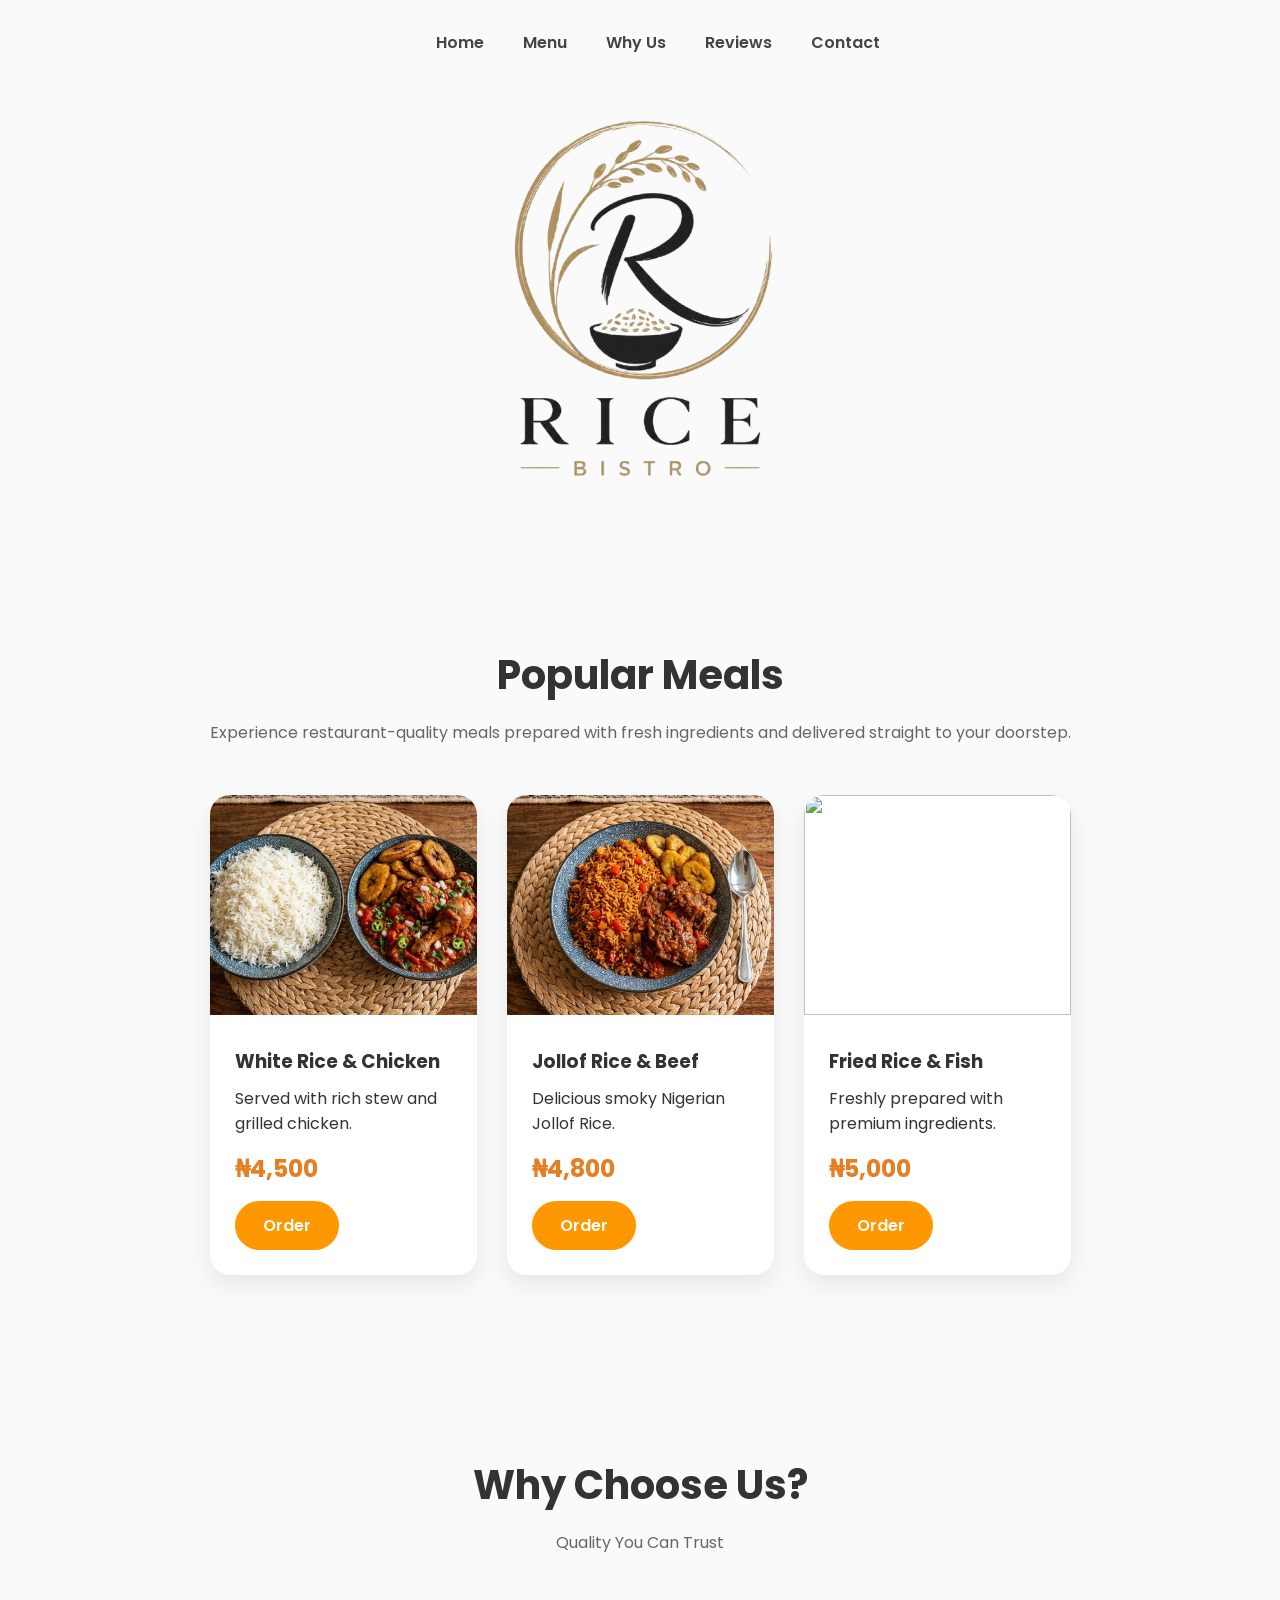
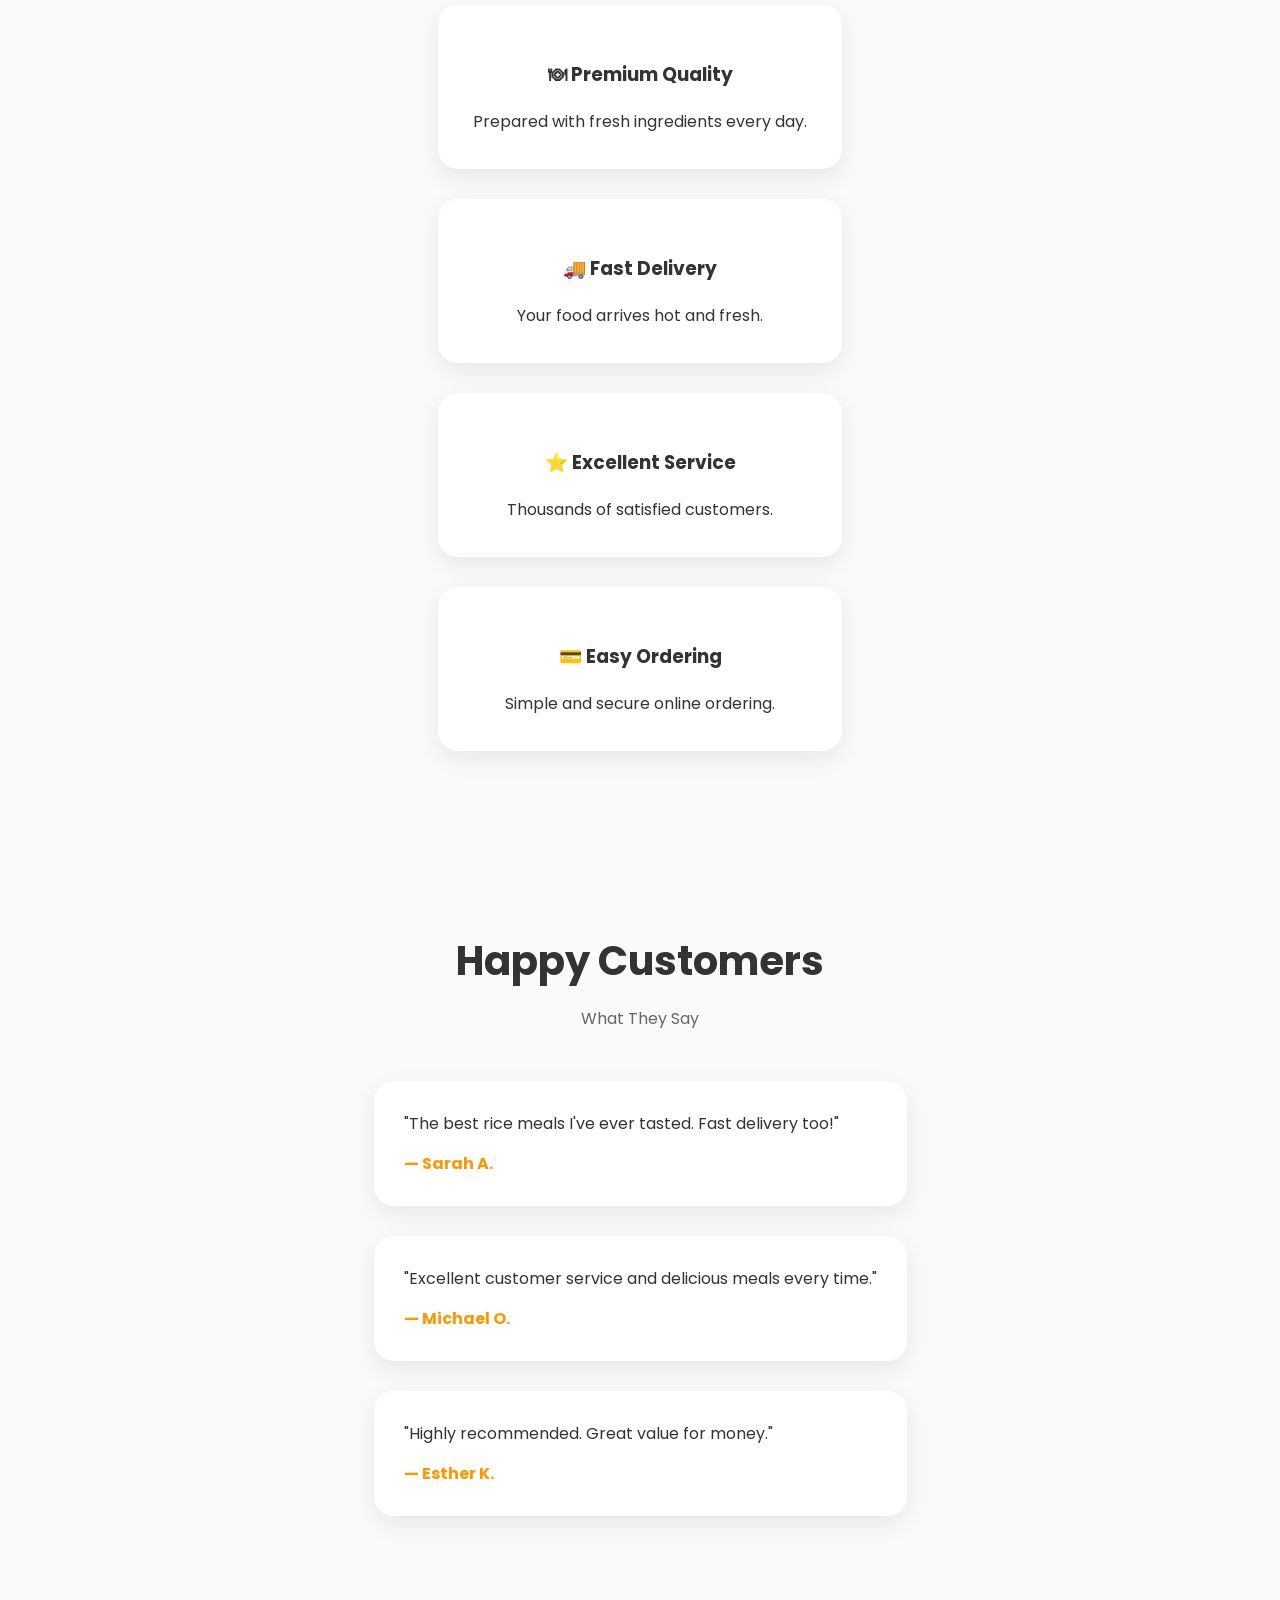
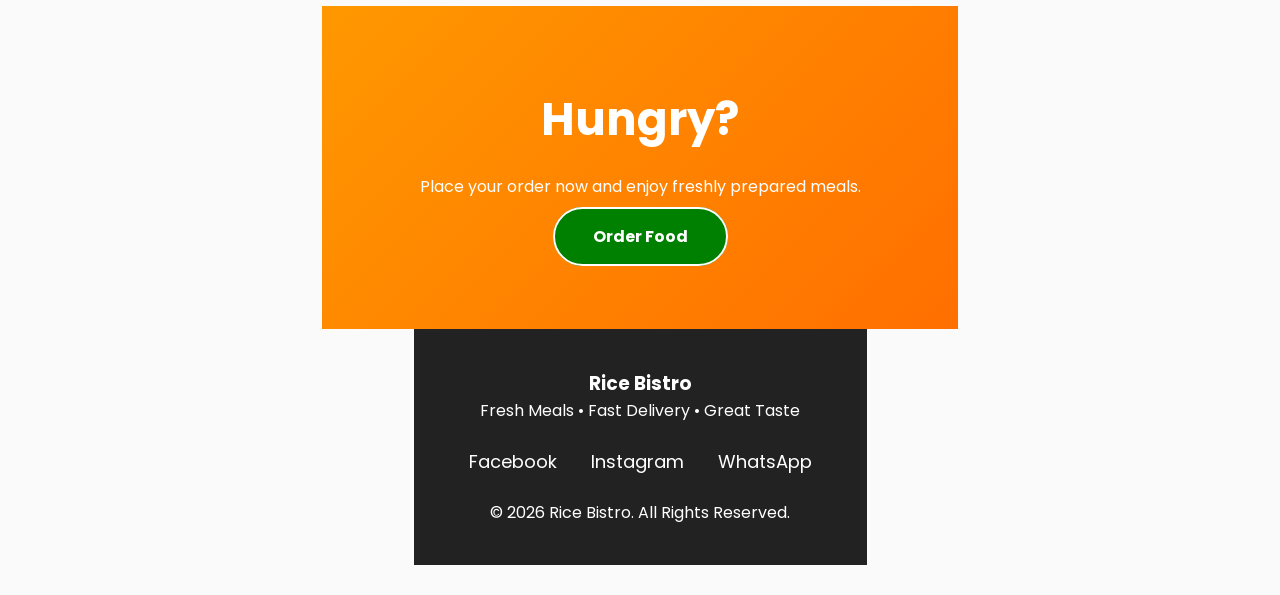
==== index.html @ 46dce25b "COMMIT" ====
<!DOCTYPE html>
<html lang="en">
<head>
    <meta charset="UTF-8">
    <meta name="viewport" content="width=device-width, initial-scale=1.0">
    <title>Rice Bistro</title>
     <link rel="stylesheet" href="./style.css">
    <link rel="icon" href="./Images/ricelogo.png">
    <link href="https://fonts.googleapis.com/css2?family=Poppins:wght@300;400;500;600;700;800&display=swap" rel="stylesheet">
</head>
<body>

<nav>
<a href="#">Home</a>
<a href="#menu">Menu</a>
<a href="#about">Why Us</a>
<a href="#reviews">Reviews</a>
<a href="#contact">Contact</a>
</nav>

</header>

<img class="hero" src="./Images/ricelogo2.png">

<section id="menu">

<h2 class="section-title">Popular Meals</h2>

<p class="subtitle">Experience restaurant-quality meals prepared with fresh ingredients and delivered straight to your doorstep.</p>

<div class="menu">

<div class="card">

<img src="./Images/riceandstew.jfif">

<div class="card-content">

<h3>White Rice & Chicken</h3>

<p>Served with rich stew and grilled chicken.</p>

<div class="price">₦4,500</div>

<a href="./orderform.html" class="order-btn" target="_blank">Order</a>

</div>

</div>

<div class="card">

<img src="./Images/jolllofrice.jfif">

<div class="card-content">

<h3>Jollof Rice & Beef</h3>

<p>Delicious smoky Nigerian Jollof Rice.</p>

<div class="price">₦4,800</div>

<a href="./orderform.html" class="order-btn" target="_blank">Order</a>

</div>

</div>

<div class="card">

<img src="https://images.unsplash.com/photo-1544025162-d76694265947?auto=format&fit=crop&w=800&q=80">

<div class="card-content">

<h3>Fried Rice & Fish</h3>

<p>Freshly prepared with premium ingredients.</p>

<div class="price">₦5,000</div>

<a href="./orderform.html" class="order-btn" target="_blank">Order</a>

</div>

</div>

</div>

</section>

<section id="about">

<h2 class="section-title">Why Choose Us?</h2>

<p class="subtitle">Quality You Can Trust</p>

<div class="features">

<div class="feature">

<h3>🍽 Premium Quality</h3>

<p>Prepared with fresh ingredients every day.</p>

</div>

<div class="feature">

<h3>🚚 Fast Delivery</h3>

<p>Your food arrives hot and fresh.</p>

</div>

<div class="feature">

<h3>⭐ Excellent Service</h3>

<p>Thousands of satisfied customers.</p>

</div>

<div class="feature">

<h3>💳 Easy Ordering</h3>

<p>Simple and secure online ordering.</p>

</div>

</div>

</section>

<section id="reviews">

<h2 class="section-title">Happy Customers</h2>

<p class="subtitle">What They Say</p>

<div class="testimonials">

<div class="testimonial">

<p>"The best rice meals I've ever tasted. Fast delivery too!"</p>

<h4>— Sarah A.</h4>

</div>

<div class="testimonial">

<p>"Excellent customer service and delicious meals every time."</p>

<h4>— Michael O.</h4>

</div>

<div class="testimonial">

<p>"Highly recommended. Great value for money."</p>

<h4>— Esther K.</h4>

</div>

</div>

</section>

<section class="cta">

<h2>Hungry?</h2>

<p>Place your order now and enjoy freshly prepared meals.</p>

<br>

<a href="order.html" class="btn secondary">Order Food</a>

</section>

<footer id="contact">

<h3>Rice Bistro</h3>

<p>Fresh Meals • Fast Delivery • Great Taste</p>

<br>

<div class="socials">

<a href="#">Facebook</a>

<a href="#">Instagram</a>

<a href="#">WhatsApp</a>

</div>

<br>

<p>© 2026 Rice Bistro. All Rights Reserved.</p>

</footer>


</body>
</html>
---- style.css ----
/* ==========================================================================
   Base Styles & Resets (Merged & De-duplicated)
   ========================================================================== */
* {
    margin: 0;
    padding: 0;
    box-sizing: border-box;
    font-family: 'Poppins', Arial, Helvetica, sans-serif;
}

html {
    scroll-behavior: smooth;
}

body {
    background: #fafafa;
    color: #333;
    overflow-x: hidden;
    display: flex;
    flex-direction: column;
    align-items: center;
    justify-content: center;
    padding: 30px;
}

/* ==========================================================================
   Document 1: Container & Form Components
   ========================================================================== */
.container {
    background: #fff;
    width: 100%;
    max-width: 600px;
    padding: 25px;
    border-radius: 12px;
    box-shadow: 0 5px 15px rgba(0,0,0,.15);
}

h1 {
    text-align: center;
    color: #0a7a39;
    margin-bottom: 20px;
}

label {
    display: block;
    margin-top: 15px;
    margin-bottom: 6px;
    font-weight: bold;
}

input, select, textarea {
    width: 100%;
    padding: 12px;
    border: 1px solid #ccc;
    border-radius: 8px;
    font-size: 16px;
}

textarea {
    resize: vertical;
}

button {
    width: 100%;
    margin-top: 25px;
    padding: 15px;
    background: #25D366;
    color: #fff;
    border: none;
    border-radius: 8px;
    font-size: 18px;
    cursor: pointer;
    font-weight: bold;
}

button:hover {
    background: #128C7E;
}

.footer {
    text-align: center;
    margin-top: 15px;
    color: #666;
    font-size: 14px;
}

/* ==========================================================================
   Document 2: Navigation, Layout, & Landing Page Sections
   ========================================================================== */
header {
    position: fixed;
    width: 100%;
    top: 0;
    left: 0;
    background: white;
    display: flex;
    justify-content: space-between;
    align-items: center;
    padding: 18px 8%;
    box-shadow: 0 5px 15px rgba(0,0,0,.08);
    z-index: 999;
}

nav a {
    text-decoration: none;
    margin-left: 35px;
    color: #444;
    font-weight: 600;
    transition: .3s;
}

nav a:hover {
    color: #e67e22;
}

.hero-text {
    max-width: 600px;
}

.hero-text h1 {
    font-size: 60px;
    line-height: 1.2;
    margin-bottom: 20px;
}

.hero-text p {
    font-size: 18px;
    line-height: 1.8;
    margin-bottom: 35px;
}

.buttons {
    display: flex;
    gap: 20px;
}

.btn {
    padding: 16px 38px;
    border-radius: 50px;
    text-decoration: none;
    font-weight: 700;
    transition: .4s;
}

.primary {
    background: #ff9800;
    color: white;
}

.primary:hover {
    background: #ff6f00;
    transform: translateY(-4px);
}

.secondary {
    border: 2px solid white;
    color: white;
    background: green;
}

.secondary:hover {
    background: white;
    color: #333;
}

section {
    padding: 90px 8%;
}

.section-title {
    text-align: center;
    font-size: 40px;
    margin-bottom: 15px;
}

.subtitle {
    text-align: center;
    color: #666;
    margin-bottom: 50px;
}

/* Grids & Cards */
.menu {
    display: grid;
    grid-template-columns: repeat(auto-fit,minmax(260px,1fr));
    gap: 30px;
}

.card {
    background: white;
    border-radius: 20px;
    overflow: hidden;
    box-shadow: 0 10px 25px rgba(0,0,0,.08);
    transition: .4s;
}

.card:hover {
    transform: translateY(-10px);
}

.card img {
    width: 100%;
    height: 220px;
    object-fit: cover;
}

.card-content {
    padding: 25px;
}

.card h3 {
    margin-bottom: 10px;
}

.price {
    font-size: 24px;
    color: #e67e22;
    font-weight: bold;
    margin: 15px 0;
}

.order-btn {
    display: inline-block;
    padding: 12px 28px;
    background: #ff9800;
    color: white;
    text-decoration: none;
    border-radius: 40px;
    font-weight: 600;
    transition: .3s;
}

.order-btn:hover {
    background: #ff6f00;
}

.features {
    display: grid;
    grid-template-columns: repeat(auto-fit,minmax(250px,1fr));
    gap: 30px;
}

.feature {
    background: white;
    padding: 35px;
    text-align: center;
    border-radius: 20px;
    box-shadow: 0 8px 25px rgba(0,0,0,.08);
}

.feature h3 {
    margin: 20px 0;
}

.testimonials {
    display: grid;
    grid-template-columns: repeat(auto-fit,minmax(300px,1fr));
    gap: 30px;
}

.testimonial {
    background: white;
    padding: 30px;
    border-radius: 20px;
    box-shadow: 0 8px 25px rgba(0,0,0,.08);
}

.testimonial h4 {
    margin-top: 15px;
    color: #ff9800;
}

/* Call to Action & Footer */
.cta {
    background: linear-gradient(135deg,#ff9800,#ff6f00);
    padding: 80px 8%;
    text-align: center;
    color: white;
}

.cta h2 {
    font-size: 45px;
    margin-bottom: 20px;
}

footer {
    background: #222;
    color: white;
    padding: 40px;
    text-align: center;
}

.socials a {
    text-decoration: none;
    color: white;
    margin: 0 15px;
    font-size: 18px;
}

/* ==========================================================================
   Media Queries
   ========================================================================== */
@media(max-width:900px){
    .hero {
        text-align: center;
        justify-content: center;
    }
    .hero-text h1 {
        font-size: 42px;
    }
    nav {
        display: none;
    }
    .buttons {
        justify-content: center;
        flex-wrap: wrap;
    }
}
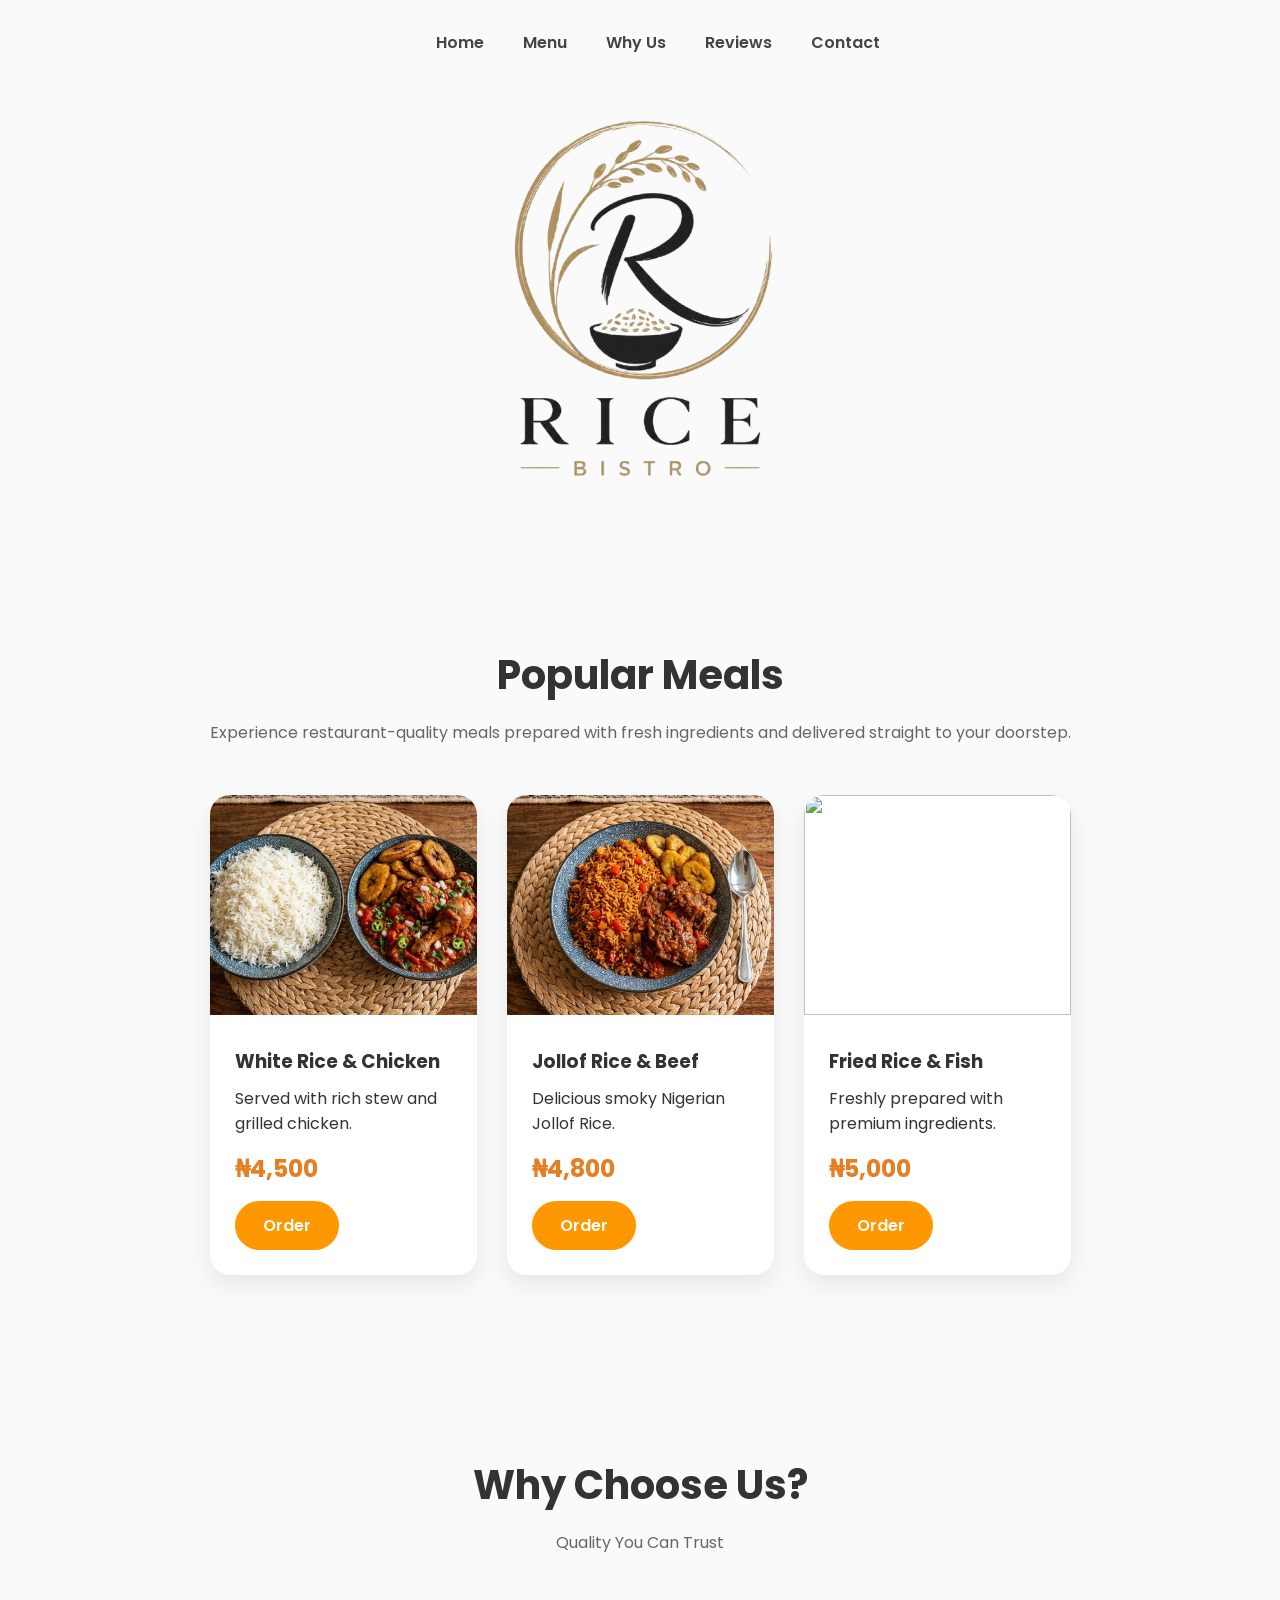
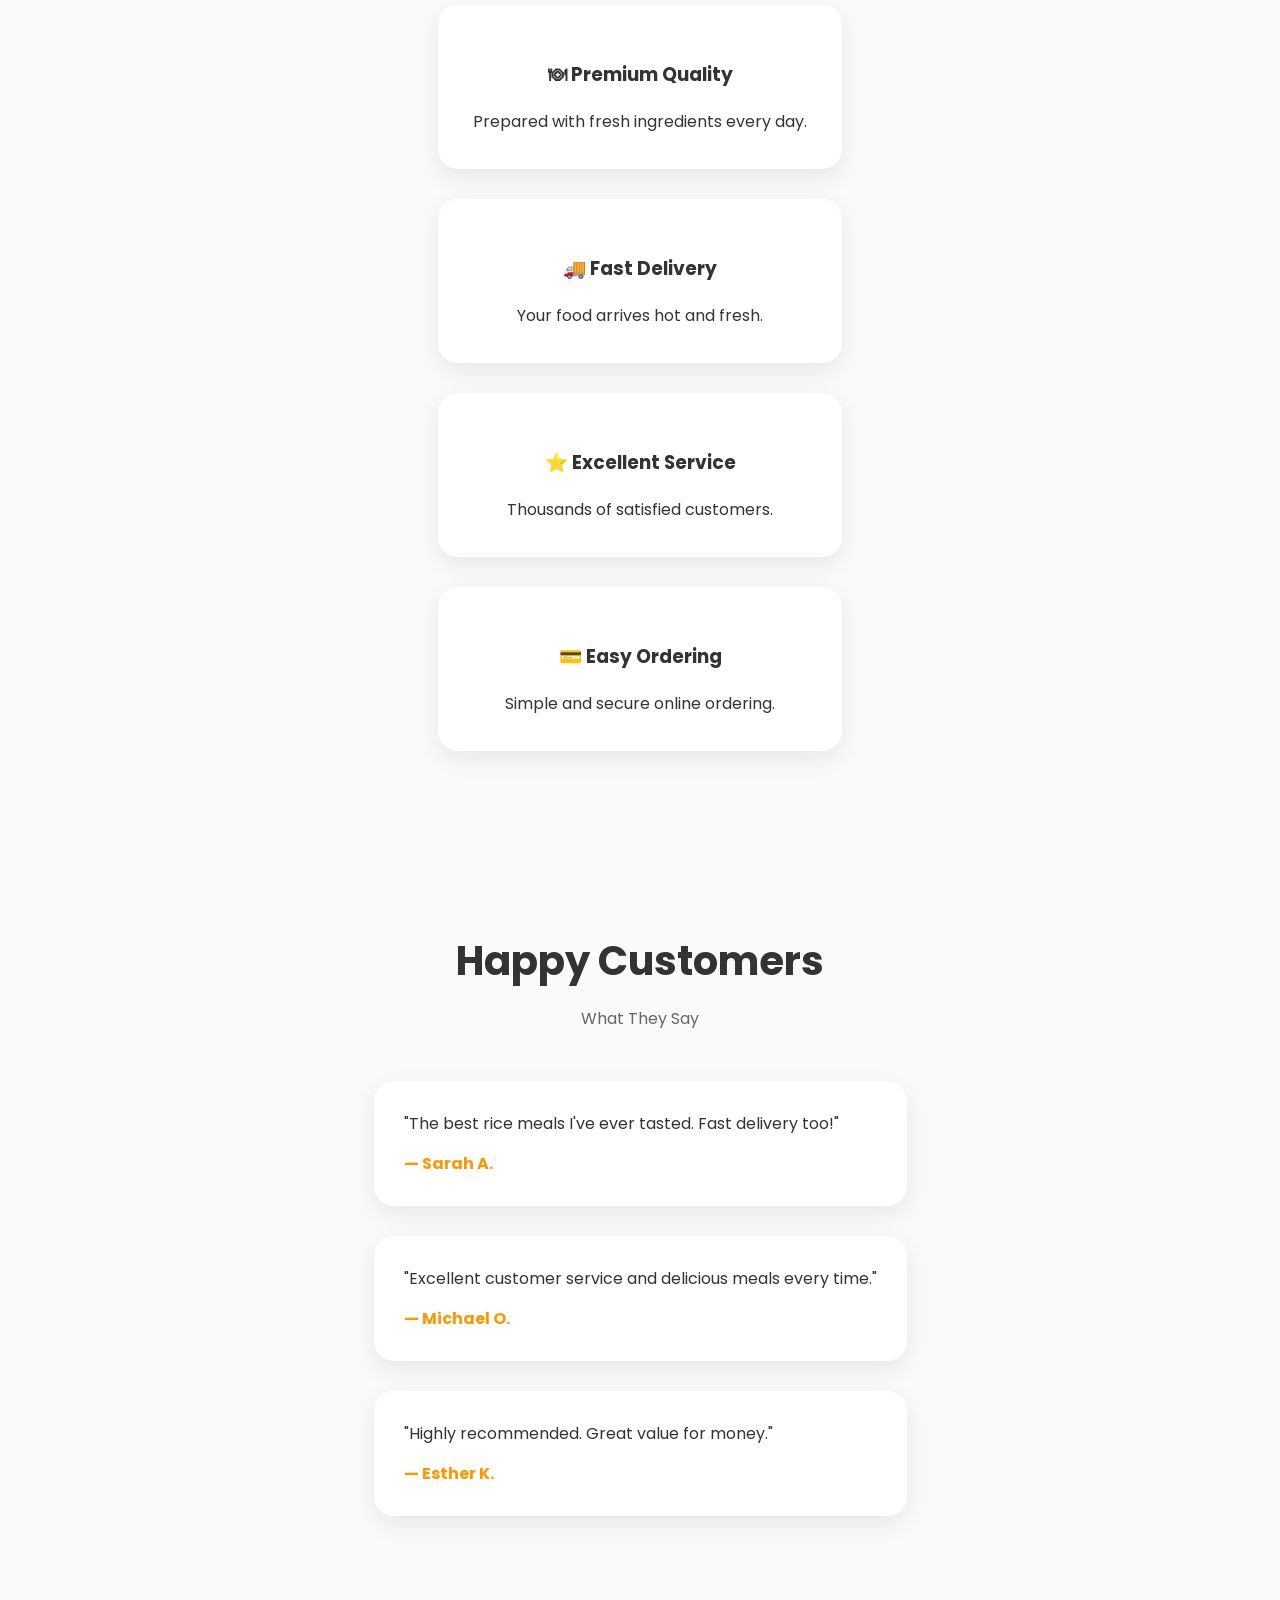
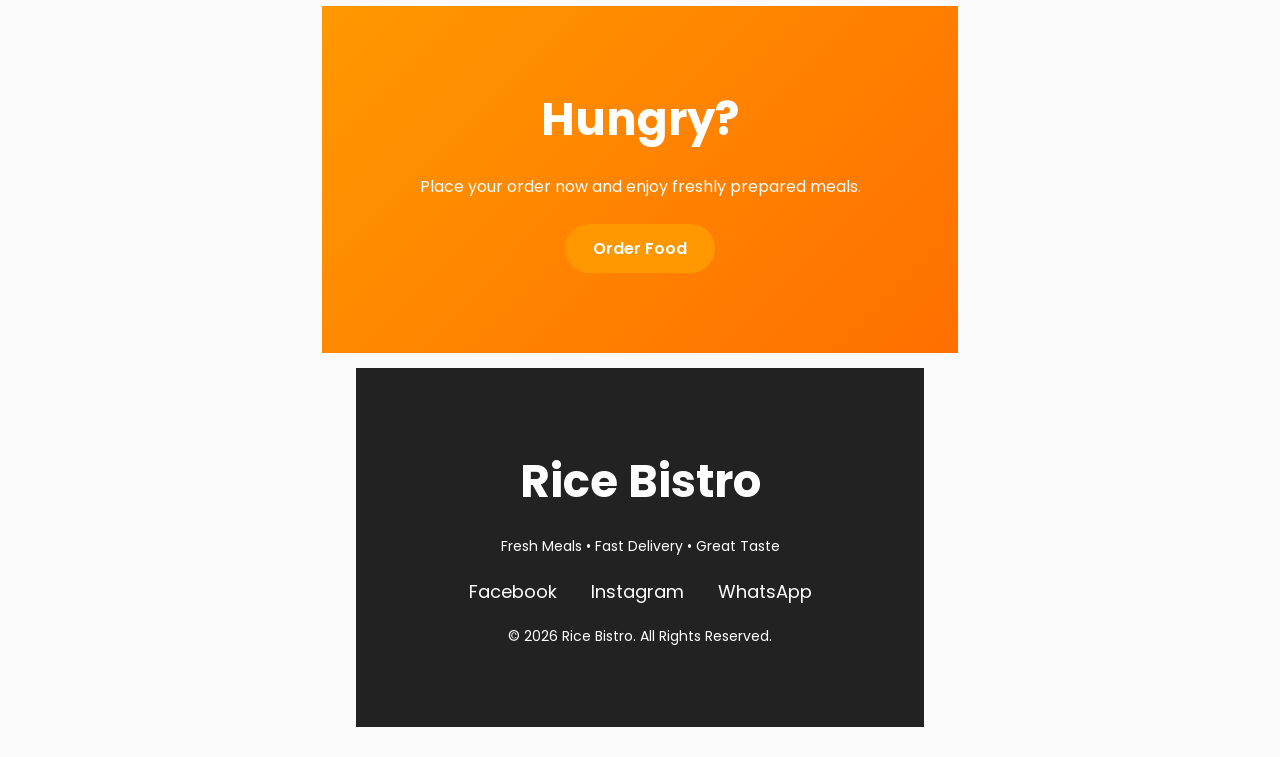
==== commit e2d55c55: "commit" ====
--- a/index.html
+++ b/index.html
@@ -176,7 +176,7 @@
 
 <br>
 
-<a href="order.html" class="btn secondary">Order Food</a>
+<a href="./orderform.html" class="order-btn" target="_blank">Order Food</a>
 
 </section>
 
--- a/style.css
+++ b/style.css
@@ -77,7 +77,7 @@
     background: #128C7E;
 }
 
-.footer {
+footer {
     text-align: center;
     margin-top: 15px;
     color: #666;
@@ -286,8 +286,12 @@
 footer {
     background: #222;
     color: white;
-    padding: 40px;
-    text-align: center;
+    padding: 80px 8%;
+    text-align: center;
+}
+footer h3 {
+    font-size: 45px;
+    margin-bottom: 20px;
 }
 
 .socials a {
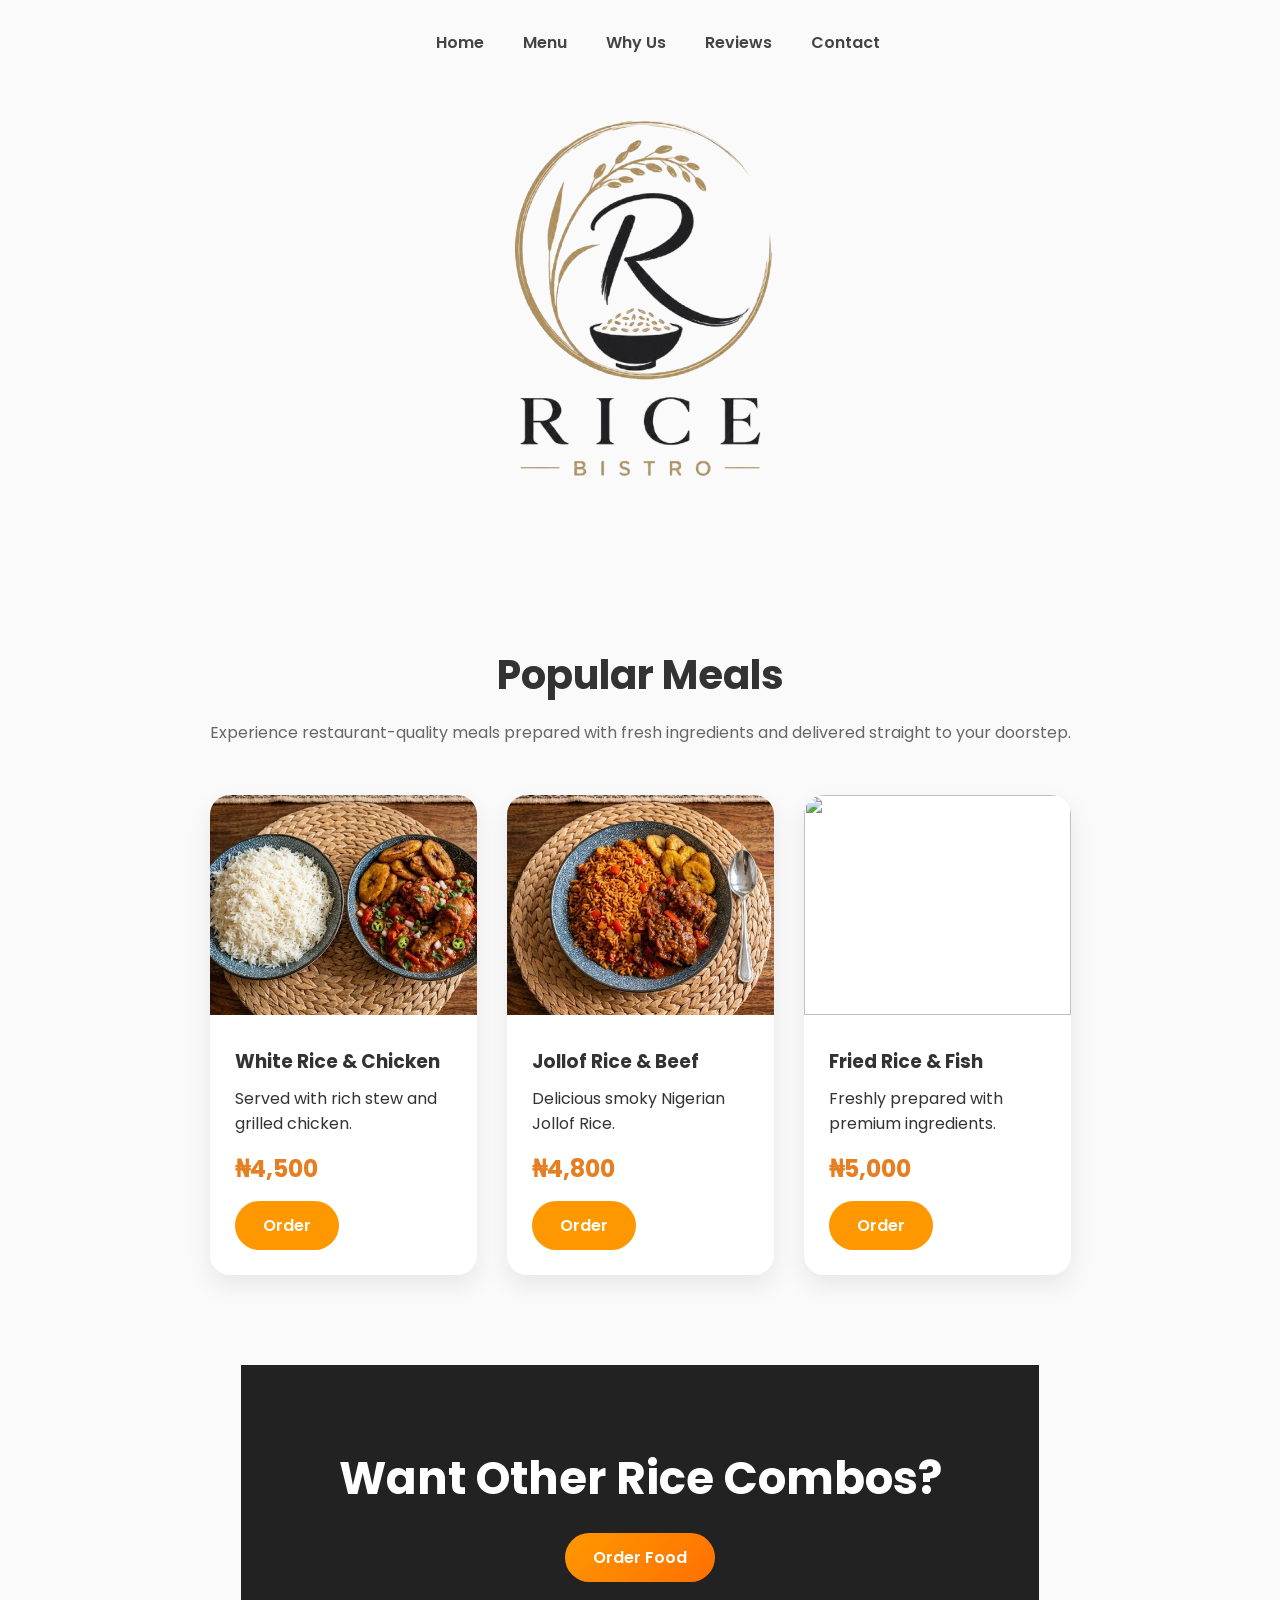
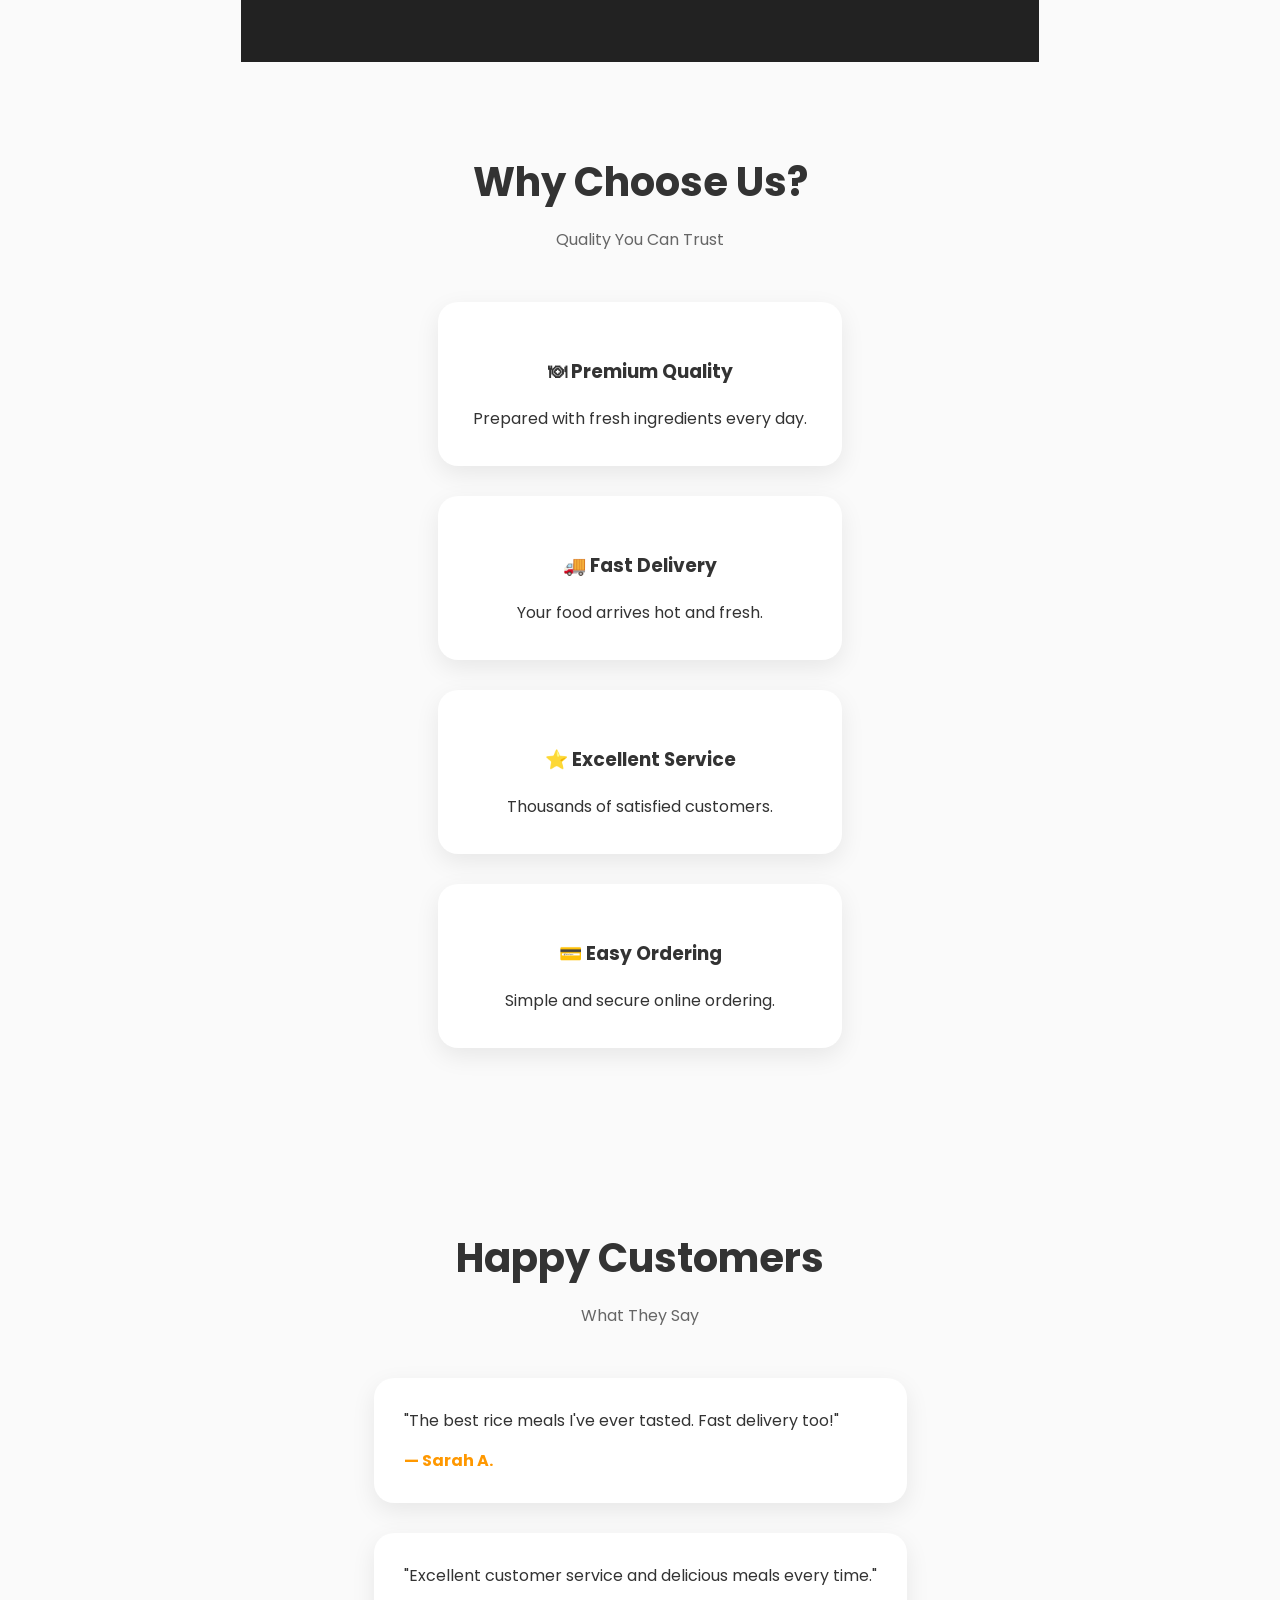
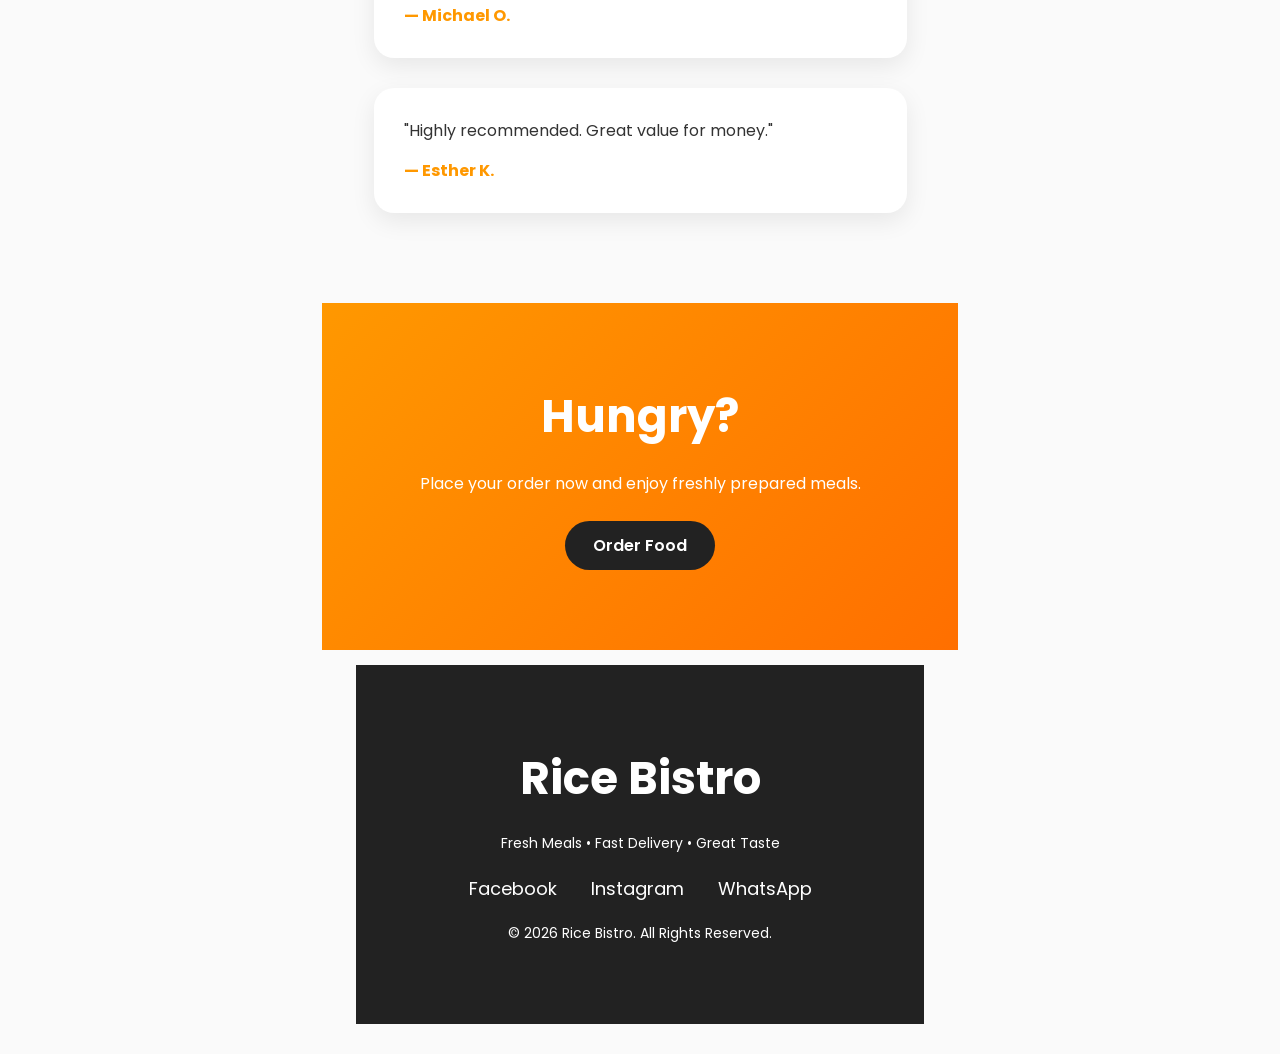
==== commit 603564a4: "commit" ====
--- a/index.html
+++ b/index.html
@@ -88,6 +88,14 @@
 
 </section>
 
+<section class="others">
+
+<h2>Want Other Rice Combos?</h2>
+
+<a href="./orderform.html" class="order-btn" target="_blank">Order Food</a>
+
+</section>
+
 <section id="about">
 
 <h2 class="section-title">Why Choose Us?</h2>
--- a/style.css
+++ b/style.css
@@ -271,6 +271,21 @@
 }
 
 /* Call to Action & Footer */
+.others {
+    background: #222;
+    padding: 80px 8%;
+    text-align: center;
+    color: white;
+}
+
+.others h2 {
+    font-size: 45px;
+    margin-bottom: 20px;
+}
+.others a {
+    background: linear-gradient(135deg,#ff9800,#ff6f00);
+}
+
 .cta {
     background: linear-gradient(135deg,#ff9800,#ff6f00);
     padding: 80px 8%;
@@ -281,6 +296,9 @@
 .cta h2 {
     font-size: 45px;
     margin-bottom: 20px;
+}
+.cta a {
+    background: #222;
 }
 
 footer {
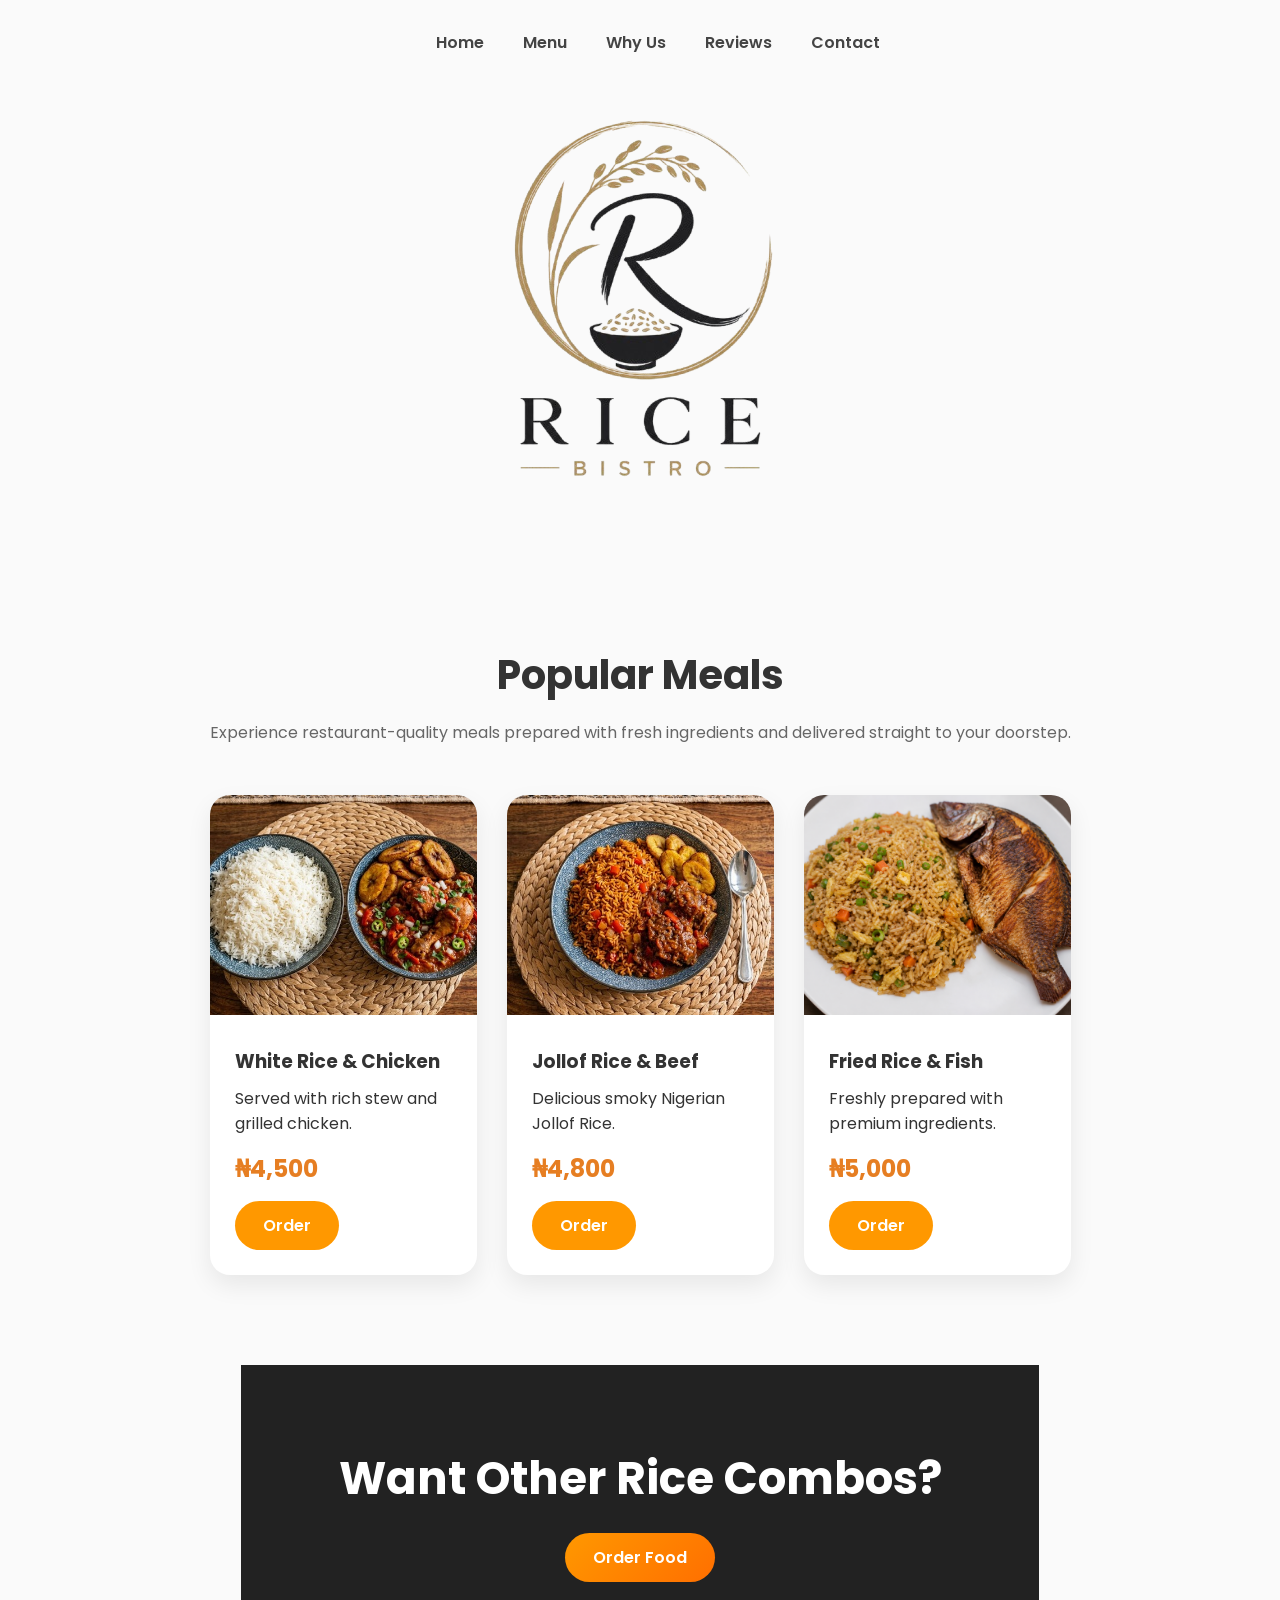
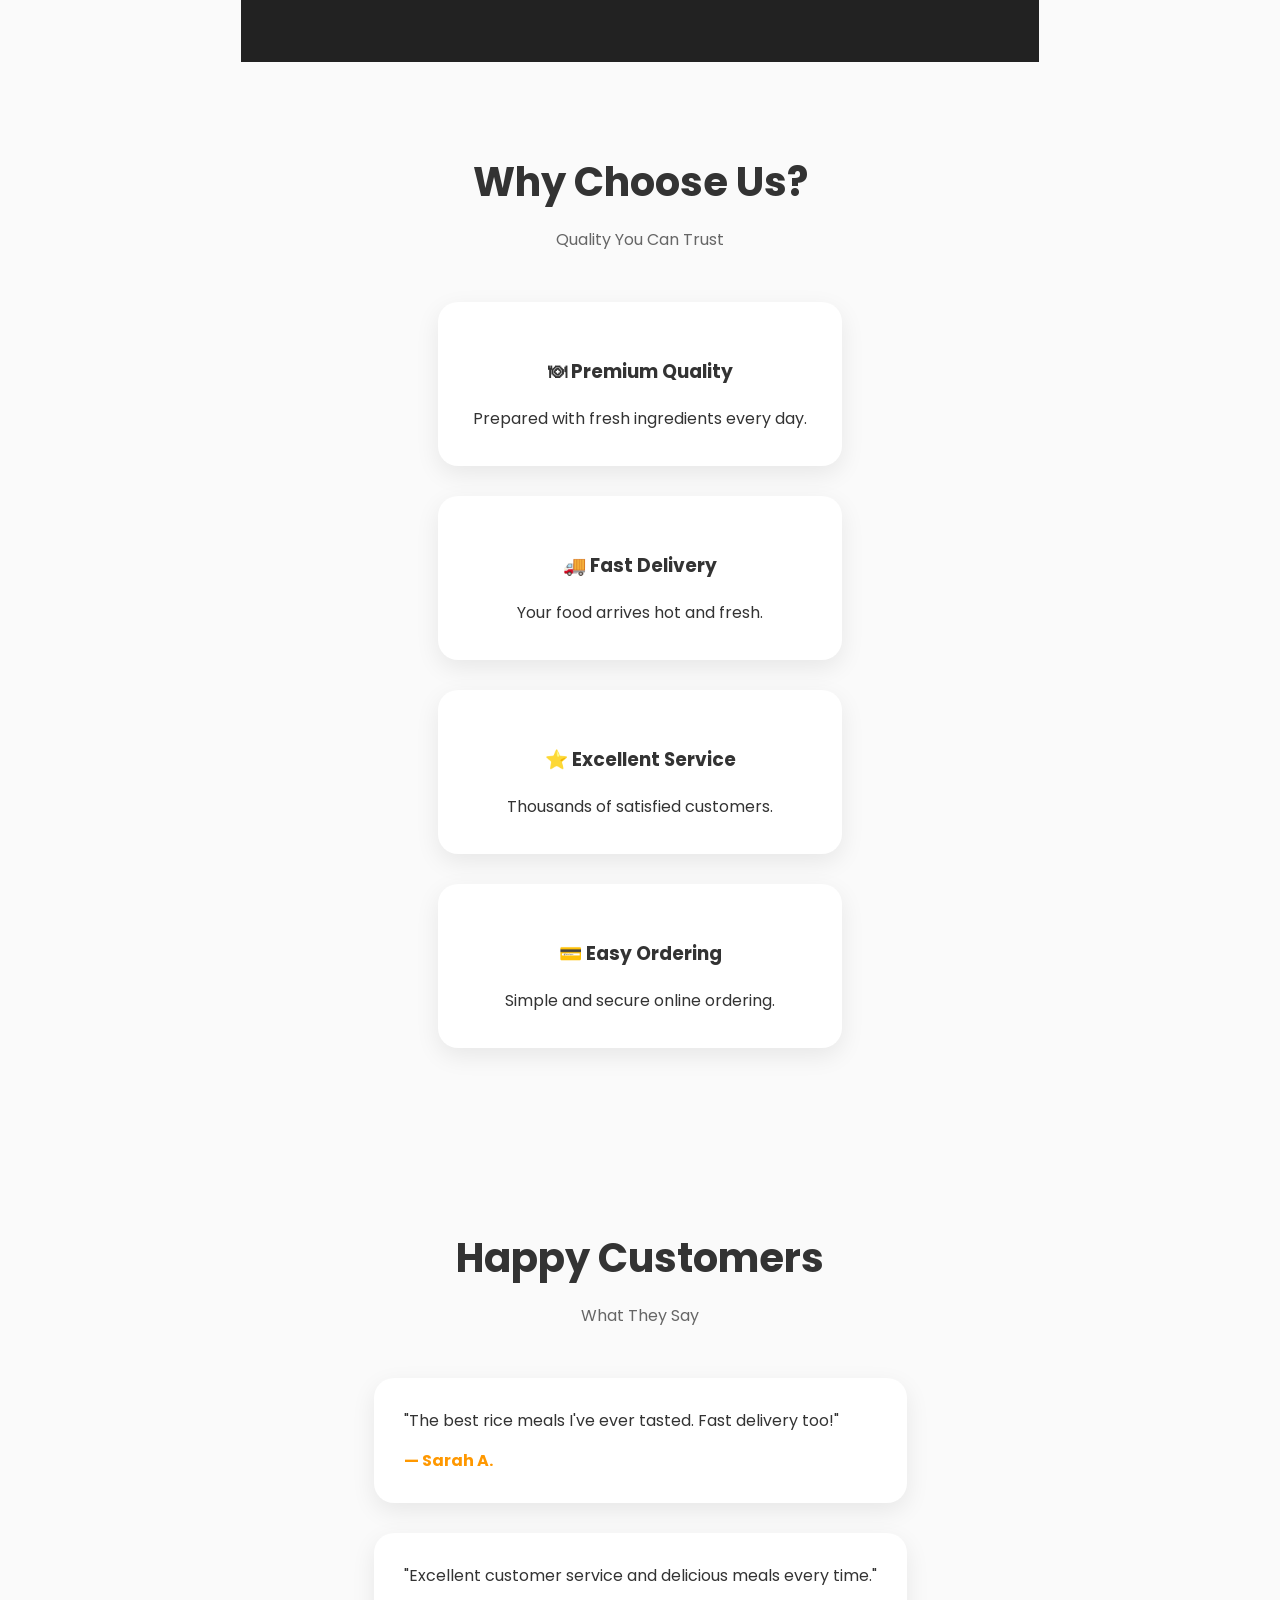
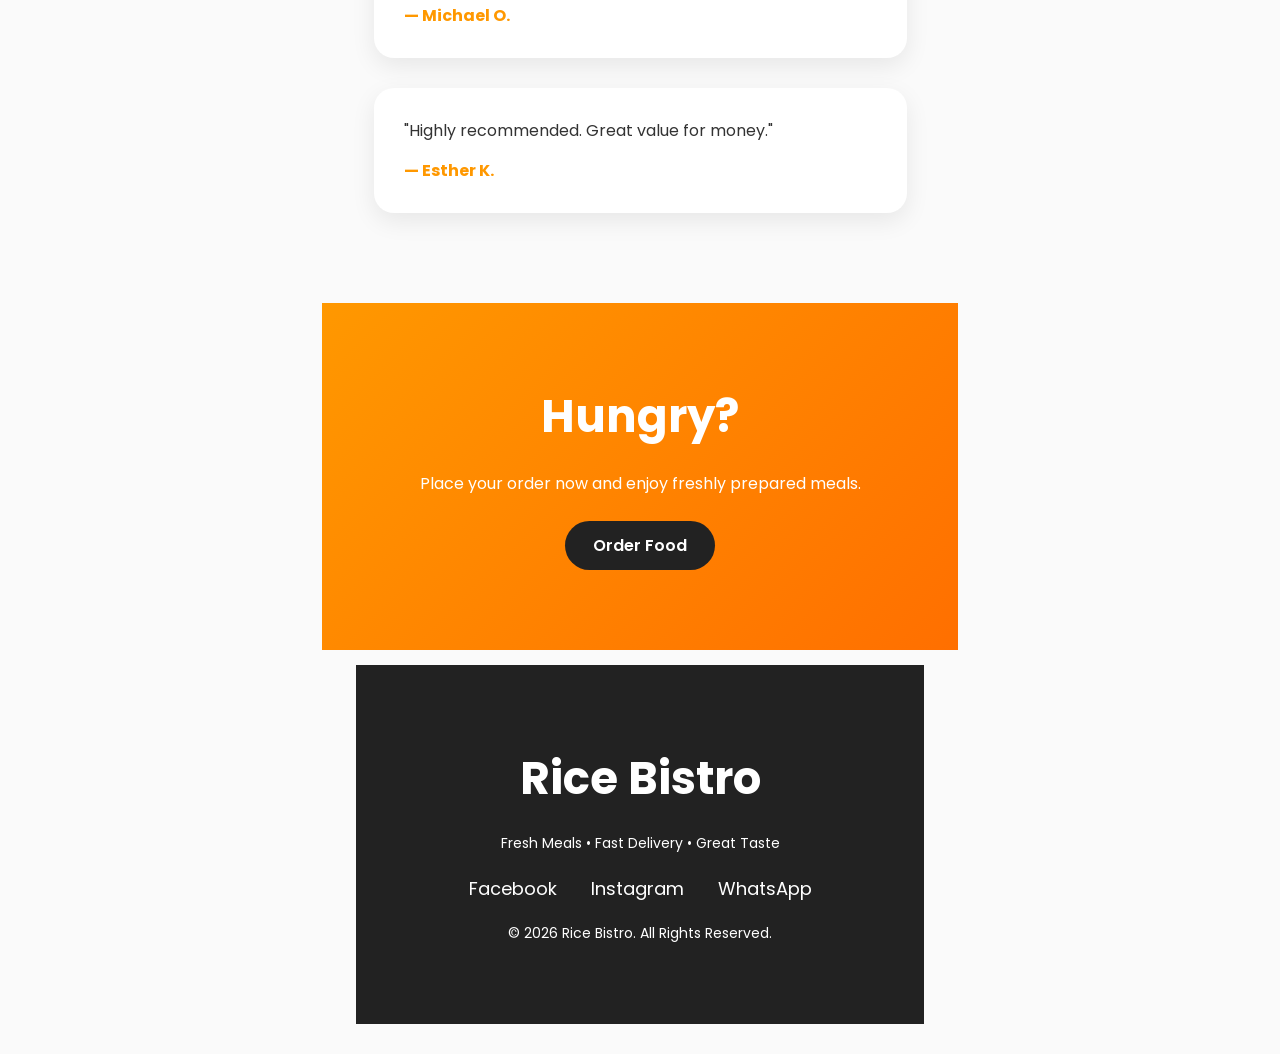
==== commit b4ad3e75: "commit all" ====
--- a/index.html
+++ b/index.html
@@ -68,7 +68,7 @@
 
 <div class="card">
 
-<img src="https://images.unsplash.com/photo-1544025162-d76694265947?auto=format&fit=crop&w=800&q=80">
+<img src="./Images/friedrice.png">
 
 <div class="card-content">
 
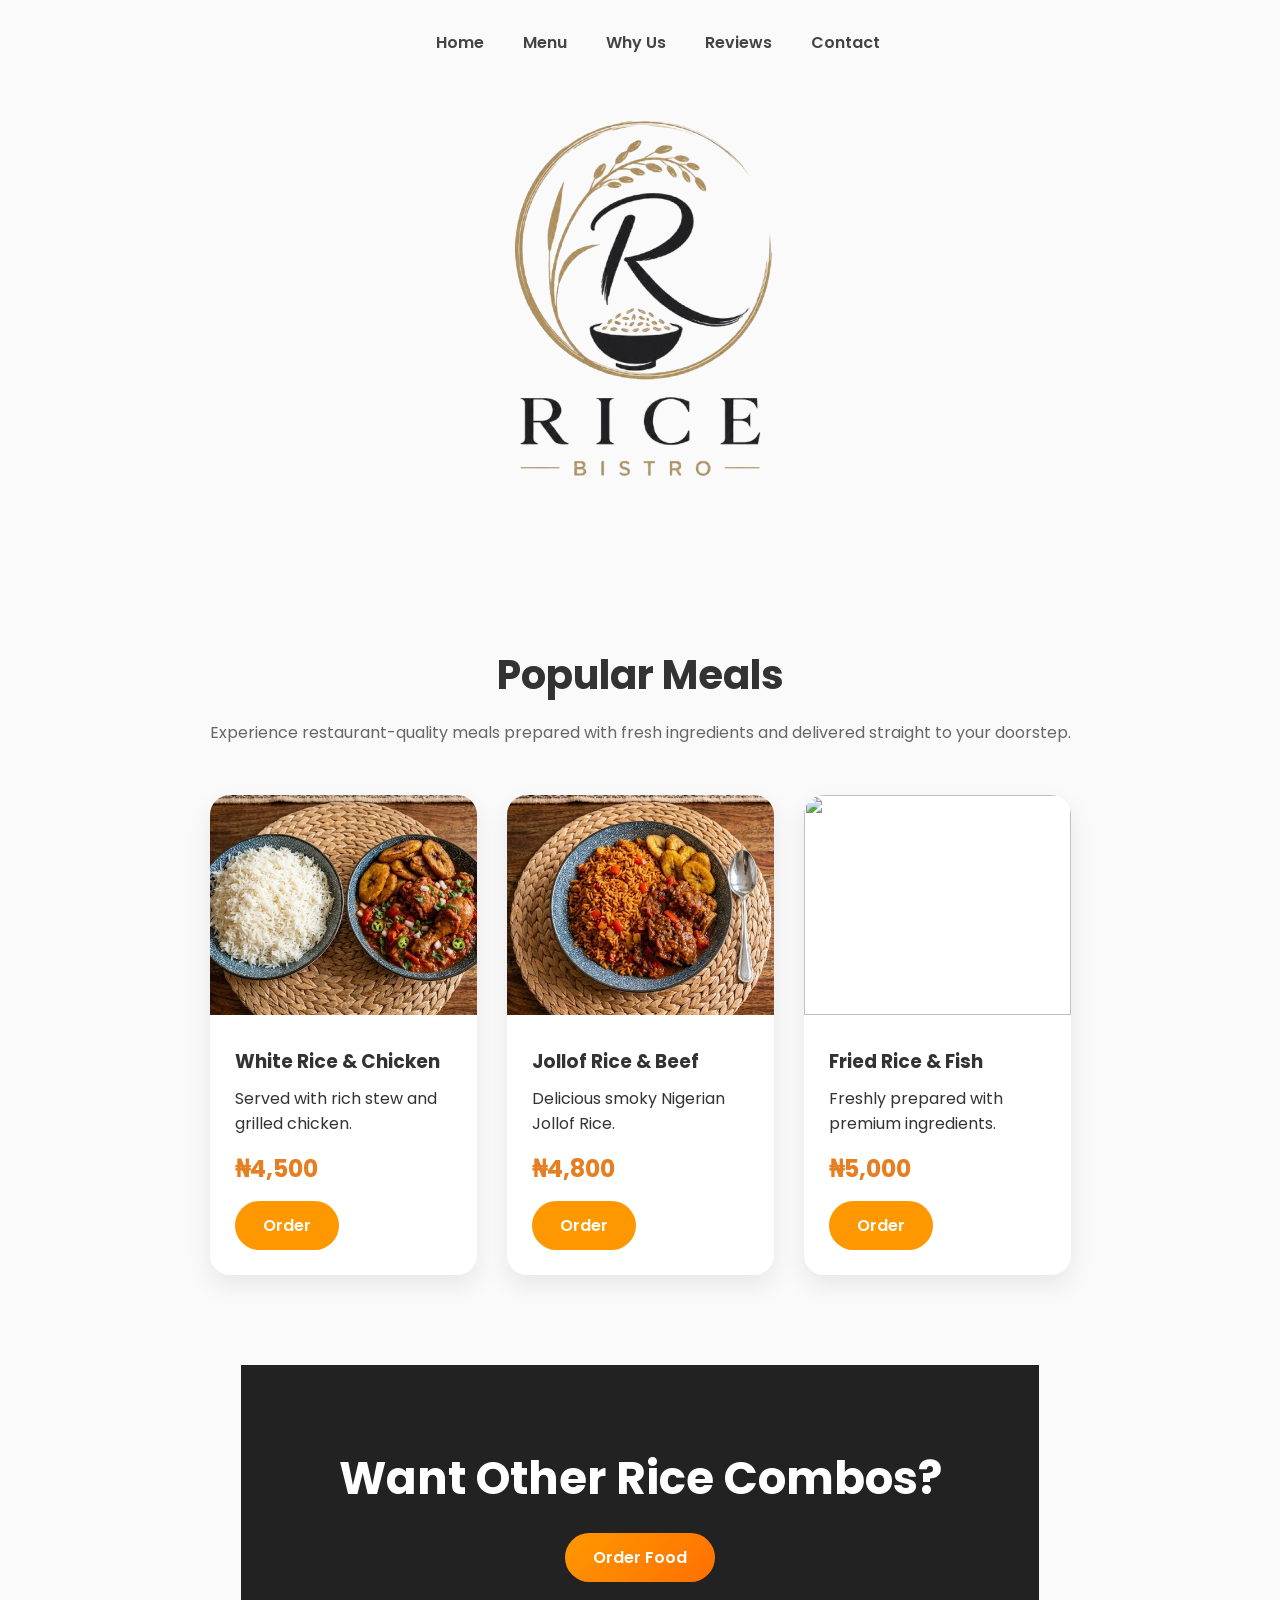
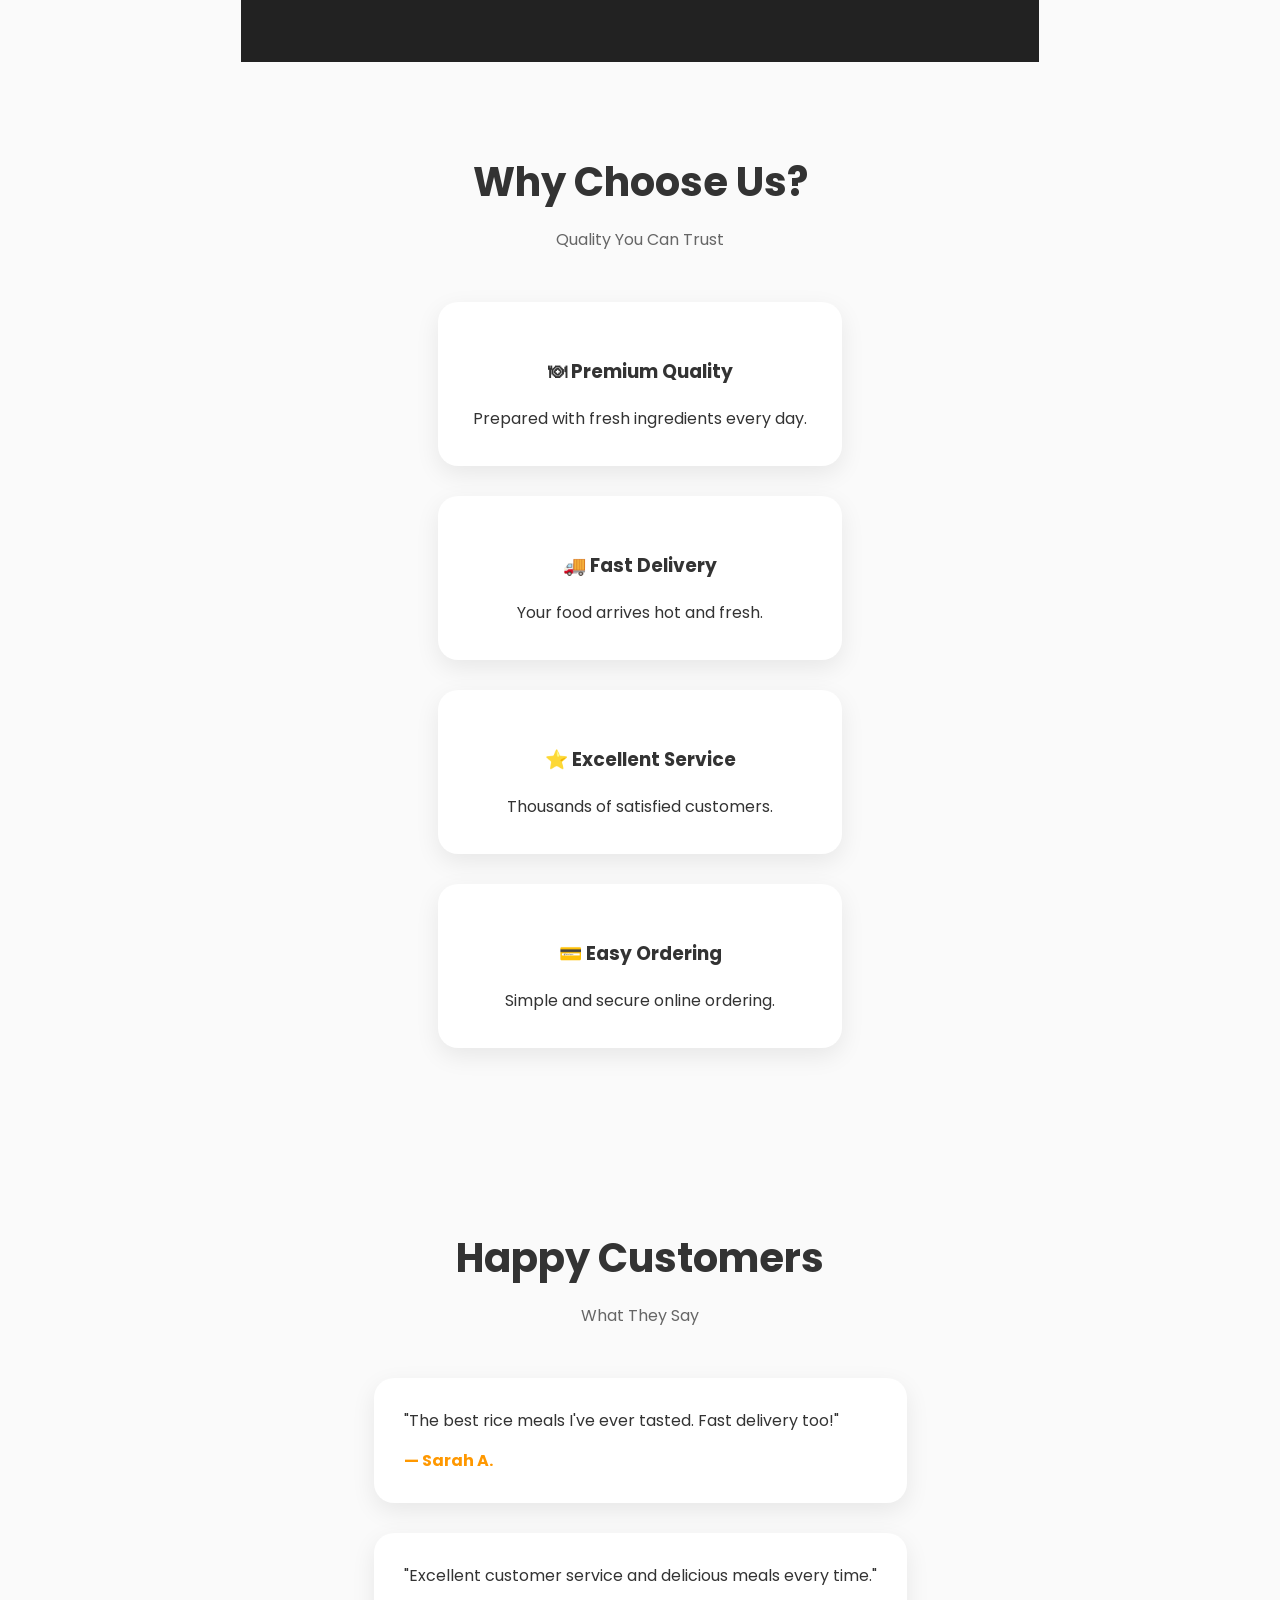
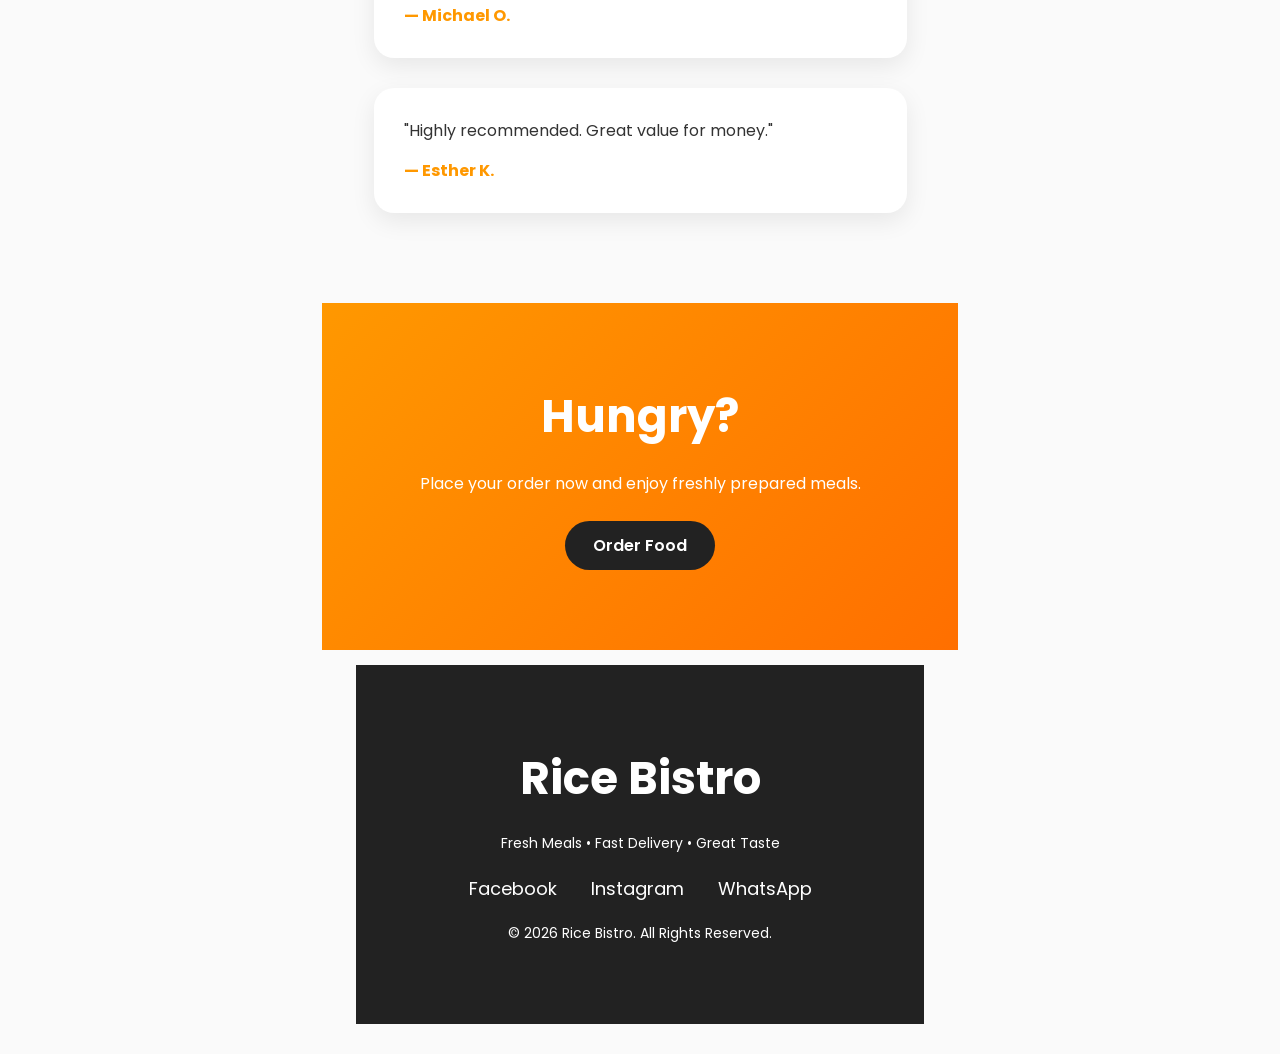
==== commit f94a57e5: "COMMIT ALL" ====
--- a/index.html
+++ b/index.html
@@ -68,7 +68,7 @@
 
 <div class="card">
 
-<img src="./Images/friedrice.png">
+<img src="https://images.unsplash.com/photo-1544025162-d76694265947?auto=format&fit=crop&w=800&q=80">
 
 <div class="card-content">
 
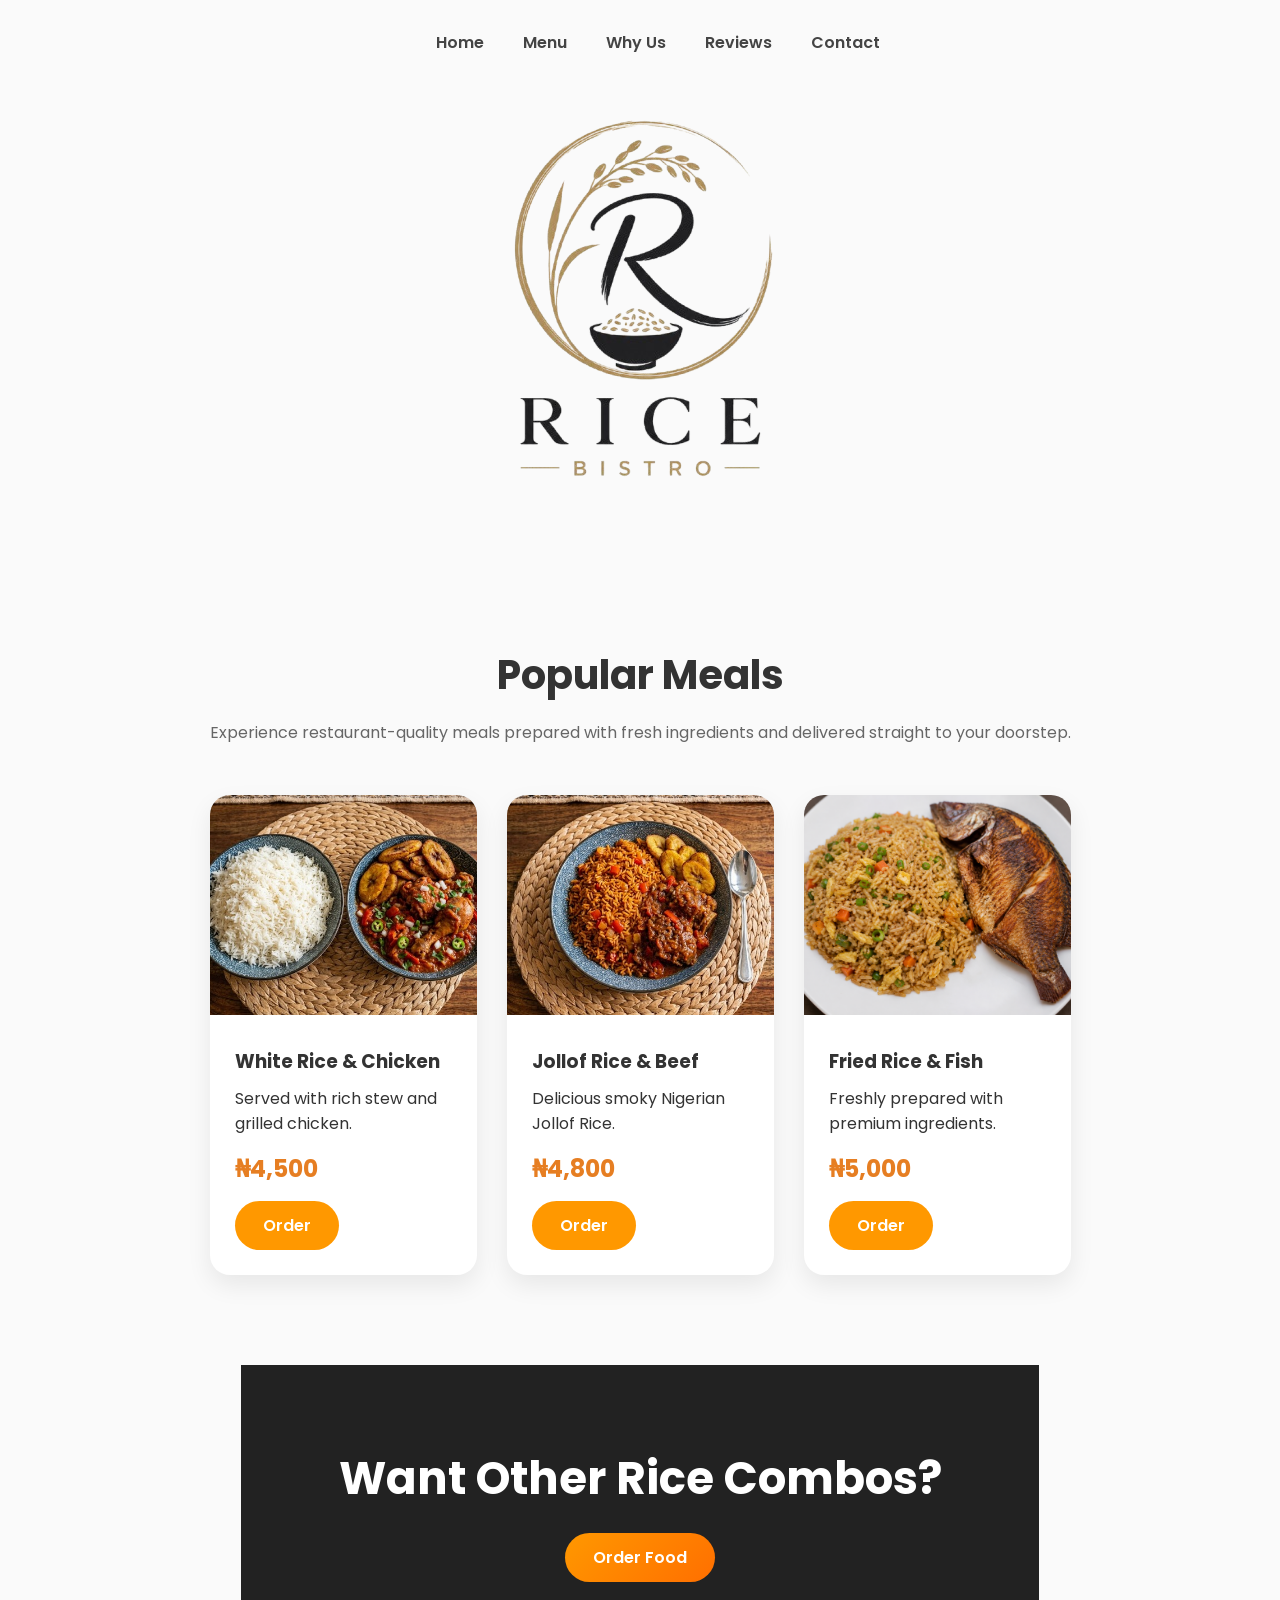
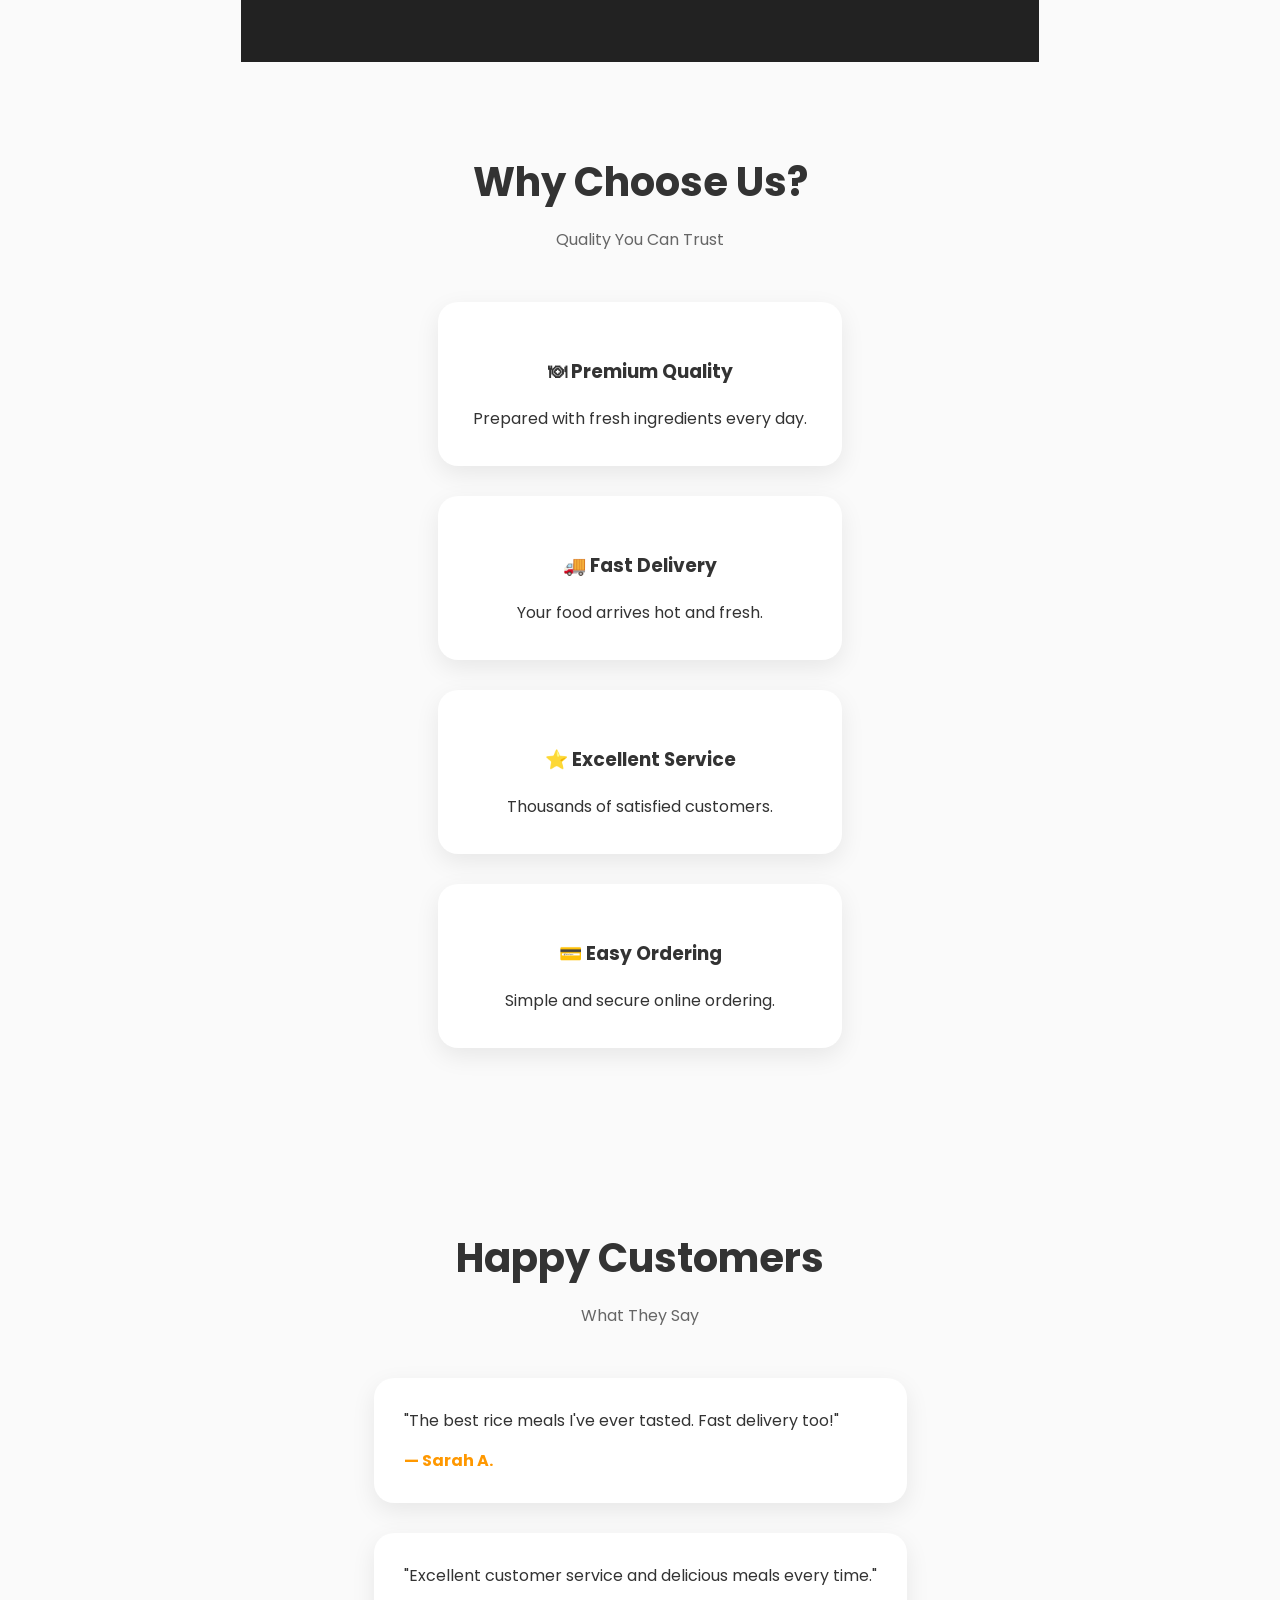
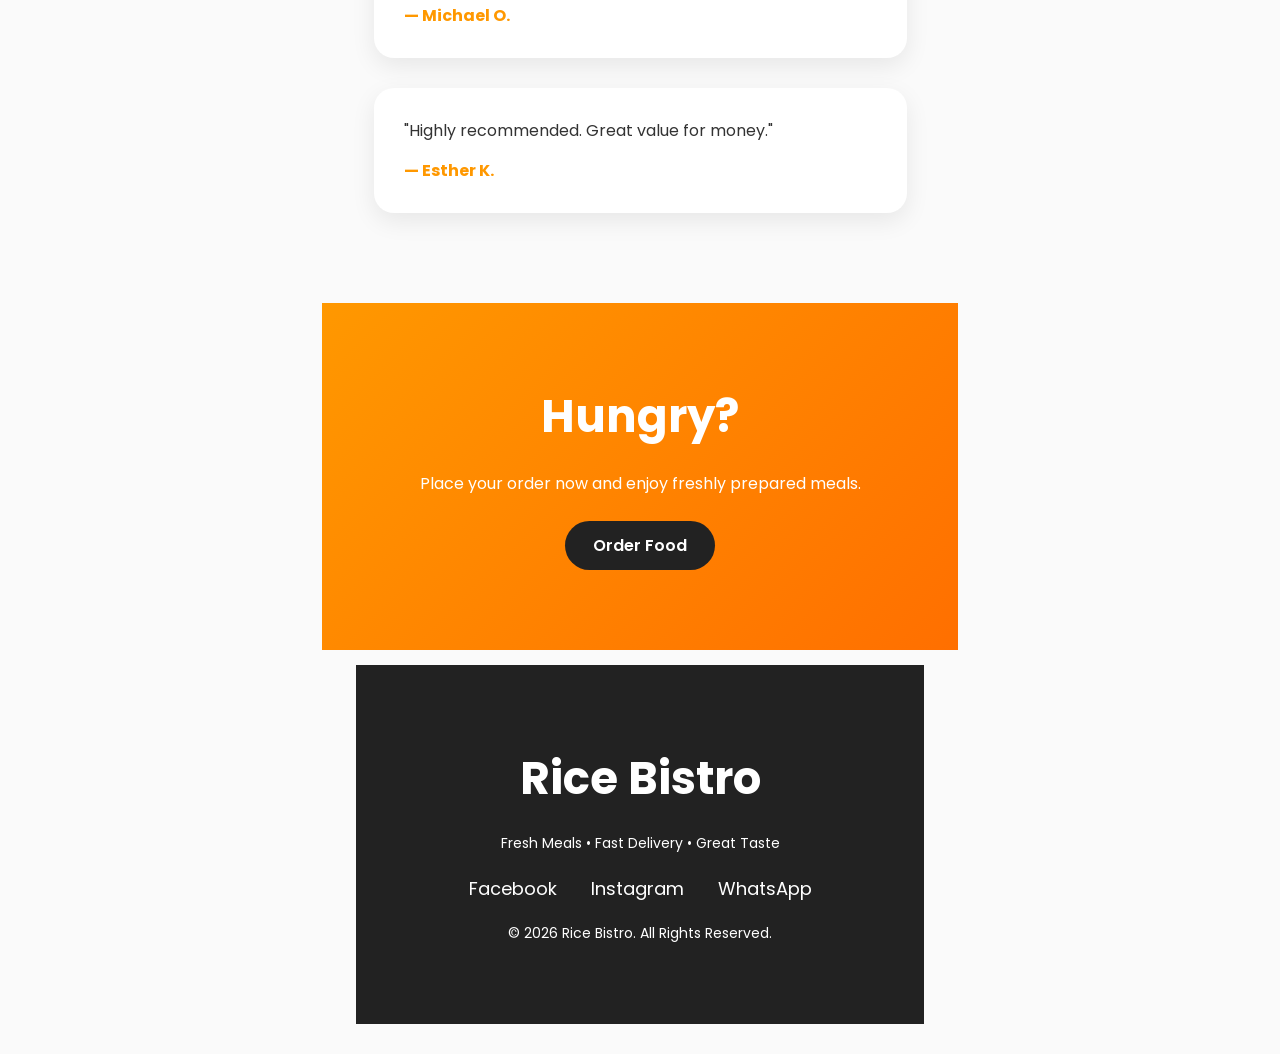
==== commit 41cb11df: "Update index.html" ====
--- a/index.html
+++ b/index.html
@@ -68,7 +68,7 @@
 
 <div class="card">
 
-<img src="https://images.unsplash.com/photo-1544025162-d76694265947?auto=format&fit=crop&w=800&q=80">
+<img src="./Images/friedrice.png">
 
 <div class="card-content">
 
